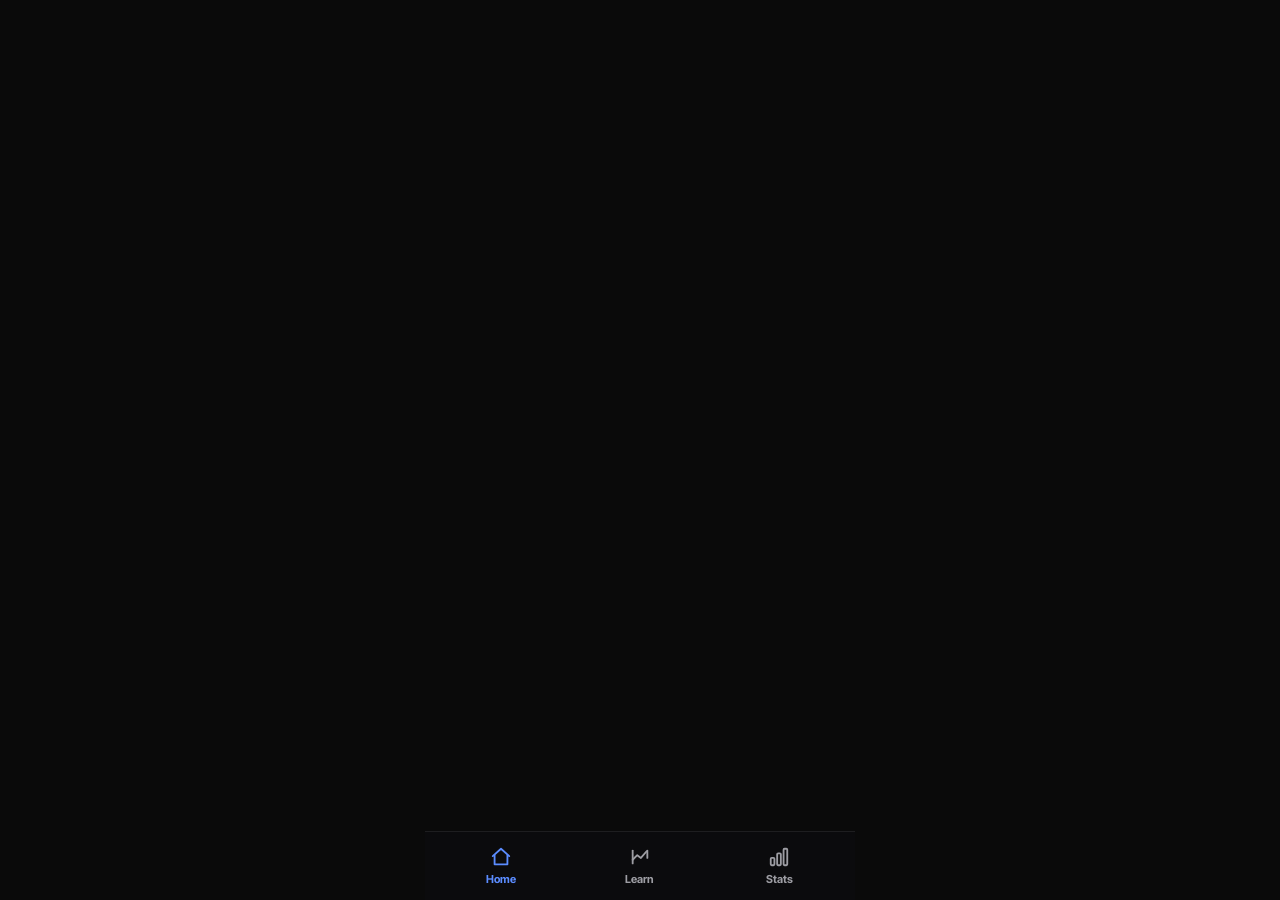
==== index.html @ cd8d802c "Add files via upload" ====
<!DOCTYPE html>
<html lang="en">
<head>
<meta charset="UTF-8">
<meta name="viewport" content="width=device-width, initial-scale=1.0, maximum-scale=1.0, user-scalable=no">
<meta name="theme-color" content="#08080C">
<meta name="apple-mobile-web-app-capable" content="yes">
<meta name="apple-mobile-web-app-status-bar-style" content="black-translucent">
<title>Felt — Poker Training</title>
<link rel="preconnect" href="https://fonts.googleapis.com">
<link href="https://fonts.googleapis.com/css2?family=Inter+Tight:wght@500;600;700;800;900&family=Inter:wght@400;500;600;700&display=swap" rel="stylesheet">
<style>
:root{
  --bg:#0A0A0A;--surface:#17171B;--surface2:#1F1F24;--field:#0E0E11;
  --line:#2A2A2C;--hairline:rgba(255,255,255,.08);
  --text:#FFFFFF;--dim:#9D9DA3;--faint:#5C5C63;
  --accent:#2F6BFF;--accent-hi:#5B8CFF;--accent-lo:#1E4FE0;
  --up:#3FD98B;--up-dim:rgba(63,217,139,.12);
  --down:#FF6B4A;--down-dim:rgba(255,107,74,.12);
  --amber:#FFC940;--amber-dim:rgba(255,201,64,.1);
  --display:'Inter Tight','Inter',system-ui,sans-serif;
  --sans:'Inter',system-ui,sans-serif;
}
*{box-sizing:border-box;-webkit-tap-highlight-color:transparent;margin:0;padding:0}
html,body{background:var(--bg);color:var(--text);font-family:var(--sans);min-height:100vh;font-size:15px}
body{max-width:430px;margin:0 auto}
/* screens controlled by .active class + screenIn keyframe below */

/* TABBAR */
.tabbar{position:fixed;left:50%;bottom:0;transform:translateX(-50%);width:100%;max-width:430px;
  z-index:40;display:flex;background:rgba(12,12,14,.96);backdrop-filter:blur(14px);
  border-top:1px solid var(--hairline);padding:8px 6px calc(8px + env(safe-area-inset-bottom))}
.tabbar button{flex:1;background:none;border:none;cursor:pointer;display:flex;flex-direction:column;
  align-items:center;gap:4px;padding:6px 0;color:var(--dim);font-family:var(--display);font-weight:700;font-size:11px}
.tabbar button.on{color:var(--accent-hi)}
.tabbar svg{width:22px;height:22px;stroke:currentColor;fill:none;stroke-width:2;stroke-linecap:round;stroke-linejoin:round}

/* TYPE */
.serif{font-family:var(--display);font-weight:900;letter-spacing:-.04em}
.num{font-family:var(--display);font-variant-numeric:tabular-nums;letter-spacing:-.02em}
.eyebrow{font-size:11px;letter-spacing:.05em;color:var(--dim);font-weight:700;text-transform:uppercase}

/* CARDS */
.card{background:var(--surface);border:1px solid var(--hairline);border-radius:22px;padding:20px}

/* PAGE HEADER */
.page-header{display:flex;align-items:center;justify-content:space-between;margin-bottom:22px;padding-top:10px}
.page-title{font-family:var(--display);font-size:28px;font-weight:900;letter-spacing:-.04em}

/* HERO */
.hero-card{padding:22px;border-radius:22px;
  background:linear-gradient(155deg,rgba(47,107,255,.22),rgba(47,107,255,.05) 55%,transparent 100%),var(--surface);
  border:1px solid rgba(47,107,255,.28);margin-bottom:14px}
.hero-eyebrow{font-size:11px;font-weight:700;letter-spacing:.05em;color:#B9C8FF;text-transform:uppercase;margin-bottom:10px;display:block}
.hero-level{font-family:var(--display);font-weight:900;font-size:34px;letter-spacing:-.04em;line-height:1;color:#fff;margin-bottom:14px}
.xp-bar{height:5px;background:rgba(255,255,255,.08);border-radius:99px;overflow:hidden;margin-bottom:6px}
.xp-fill{height:100%;background:var(--accent-hi);border-radius:99px;width:100%;transform-origin:left;transform:scaleX(0);transition:transform .6s cubic-bezier(0.23,1,0.32,1)}
.xp-meta{display:flex;justify-content:space-between;font-size:12px;color:#9FB4FF;font-weight:600}
.hero-sub{display:flex;gap:10px;margin-top:18px}
.hero-sub .s{flex:1;background:rgba(0,0,0,.28);border-radius:14px;padding:12px 13px}
.hero-sub .s span{font-size:11px;color:#AEB7D6;font-weight:600;text-transform:uppercase;letter-spacing:.03em}
.hero-sub .s b{display:block;font-family:var(--display);font-weight:800;font-size:20px;color:#fff;margin-top:4px;letter-spacing:-.02em}

/* LABELS */
.slabel{font-size:11px;font-weight:700;color:var(--dim);text-transform:uppercase;letter-spacing:.06em;margin:20px 0 10px}

/* MODULE ROWS */
.module-card{background:var(--surface);border:1px solid var(--hairline);border-radius:18px;
  padding:16px 18px;margin-bottom:10px;cursor:pointer;display:flex;align-items:center;gap:14px;
  transition:border-color 120ms ease-out}
.module-card:active{border-color:var(--accent)}
.mod-icon{width:46px;height:46px;border-radius:14px;display:flex;align-items:center;justify-content:center;font-size:21px;flex-shrink:0}
.mod-info{flex:1}
.mod-name{font-family:var(--display);font-size:16px;font-weight:700;letter-spacing:-.02em;margin-bottom:2px}
.mod-sub{font-size:13px;color:var(--dim)}
.mod-badge{font-size:11px;font-weight:700;padding:5px 11px;border-radius:99px;flex-shrink:0;font-family:var(--display)}
.badge-blue{background:rgba(47,107,255,.16);color:var(--accent-hi)}
.badge-green{background:var(--up-dim);color:var(--up)}
.badge-dim{background:var(--surface2);color:var(--dim)}
.badge-amber{background:var(--amber-dim);color:var(--amber)}

/* STREAK */
.streak-pill{display:flex;align-items:center;gap:5px;background:rgba(255,165,0,.1);
  border:1px solid rgba(255,165,0,.2);border-radius:99px;padding:6px 13px;
  font-size:13px;font-weight:700;color:var(--amber);font-family:var(--display)}

/* TOPIC PAGE */
.lesson-header{display:flex;align-items:center;gap:14px;padding-top:10px;padding-bottom:20px}
.back-btn{width:38px;height:38px;border-radius:12px;border:1px solid var(--line);background:var(--surface2);
  display:flex;align-items:center;justify-content:center;cursor:pointer;font-size:17px;flex-shrink:0;color:var(--text)}

/* LESSON PROSE */
.lesson-title{font-family:var(--display);font-size:26px;font-weight:900;letter-spacing:-.04em;margin-bottom:6px}
.lesson-tagline{font-size:14px;color:var(--dim);line-height:1.6;margin-bottom:22px}
.lesson-section{margin-bottom:24px}
.lesson-section h3{font-family:var(--display);font-size:17px;font-weight:800;letter-spacing:-.02em;margin-bottom:10px;color:var(--accent-hi)}
.lesson-body{font-size:15px;line-height:1.7;color:rgba(255,255,255,.85)}
.lesson-body p{margin-bottom:12px}
.lesson-body p:last-child{margin-bottom:0}
.lesson-body strong{color:#fff;font-weight:700}

/* CALLOUT */
.callout{border-radius:16px;padding:15px 17px;margin:12px 0;font-size:14px;line-height:1.65}
.callout-blue{background:rgba(47,107,255,.1);border:1px solid rgba(47,107,255,.25);color:#BDD0FF}
.callout-green{background:var(--up-dim);border:1px solid rgba(63,217,139,.25);color:#A7F3D0}
.callout-amber{background:var(--amber-dim);border:1px solid rgba(255,201,64,.2);color:#FDE68A}
.callout-red{background:var(--down-dim);border:1px solid rgba(255,107,74,.25);color:#FECACA}
.callout strong{color:inherit;font-weight:700}

/* FORMULA */
.formula{background:var(--field);border:1px solid var(--line);border-radius:14px;padding:16px 18px;
  font-family:var(--display);font-size:17px;font-weight:700;color:var(--accent-hi);text-align:center;
  letter-spacing:-.02em;margin:12px 0;line-height:1.5}
.formula small{display:block;font-size:12px;color:var(--dim);font-family:var(--sans);font-weight:500;margin-top:6px;letter-spacing:0}

/* EXAMPLE */
.hand-example{background:var(--surface2);border-radius:16px;padding:16px 18px;margin:12px 0}
.hand-example .he-label{font-size:11px;font-weight:700;text-transform:uppercase;letter-spacing:.05em;color:var(--dim);margin-bottom:10px}
.hand-example .he-row{display:flex;justify-content:space-between;align-items:baseline;font-size:14px;padding:6px 0;border-bottom:1px solid var(--hairline)}
.hand-example .he-row:last-of-type{border-bottom:none}
.hand-example .he-row span{color:var(--dim)}
.hand-example .he-row strong{font-family:var(--display);font-weight:700;color:var(--text)}
.hand-example .he-result{margin-top:12px;font-size:14px;font-weight:600;color:var(--up);padding-top:10px;border-top:1px solid var(--hairline)}
.hand-example .he-result.bad{color:var(--down)}

/* TABLE */
.ptable{width:100%;border-collapse:collapse;margin:12px 0;font-size:13px}
.ptable th{text-align:left;padding:8px 10px;font-size:11px;font-weight:700;text-transform:uppercase;
  letter-spacing:.04em;color:var(--dim);border-bottom:1px solid var(--hairline)}
.ptable td{padding:10px 10px;border-bottom:1px solid rgba(255,255,255,.04);vertical-align:top;line-height:1.5;font-size:13px}
.ptable tr:last-child td{border-bottom:none}
.ptable .pos-name{font-family:var(--display);font-weight:700;font-size:14px}
.pbadge{display:inline-block;padding:2px 8px;border-radius:99px;font-size:11px;font-weight:700;font-family:var(--display)}
.pb-tight{background:rgba(47,107,255,.15);color:var(--accent-hi)}
.pb-med{background:rgba(255,201,64,.12);color:var(--amber)}
.pb-wide{background:var(--up-dim);color:var(--up)}

/* RANGE HANDS */
.range-visual{background:var(--field);border-radius:14px;padding:15px;margin:12px 0}
.range-visual .rv-title{font-size:11px;font-weight:700;text-transform:uppercase;letter-spacing:.05em;color:var(--dim);margin-bottom:10px}
.range-hands{display:flex;flex-wrap:wrap;gap:5px}
.rh{padding:3px 8px;border-radius:7px;font-family:var(--display);font-size:12px;font-weight:700}
.rh-open{background:rgba(47,107,255,.2);color:var(--accent-hi)}
.rh-call{background:var(--up-dim);color:var(--up)}
.rh-fold{background:var(--surface2);color:var(--faint);text-decoration:line-through}

/* DIVIDER */
.section-divider{height:1px;background:var(--hairline);margin:4px 0 24px}

/* QUIZ */
.prog-wrap{flex:1}
.prog-bar{height:5px;background:var(--surface2);border-radius:99px;overflow:hidden}
.prog-fill{height:100%;background:var(--up);border-radius:99px;width:100%;transform-origin:left;transform:scaleX(0);transition:transform .35s cubic-bezier(0.23,1,0.32,1)}
.prog-count{font-size:11px;color:var(--faint);margin-top:4px;text-align:right;font-weight:600}
.quiz-tag{font-size:11px;font-weight:700;text-transform:uppercase;letter-spacing:.05em;color:var(--dim);margin-bottom:14px;display:block}
.quiz-q{font-family:var(--display);font-size:21px;font-weight:800;letter-spacing:-.03em;line-height:1.3;margin-bottom:6px}
.quiz-sub{font-size:14px;color:var(--dim);margin-bottom:18px;line-height:1.55}
.pos-tag{display:inline-flex;align-items:center;gap:5px;background:var(--surface2);border:1px solid var(--line);
  border-radius:10px;padding:5px 11px;font-size:12px;font-weight:700;font-family:var(--display);margin-bottom:14px}
.scenario-box{background:var(--field);border:1px solid var(--line);border-radius:14px;padding:14px 16px;
  font-size:14px;color:var(--dim);line-height:1.6;margin-bottom:18px}
.options{display:flex;flex-direction:column;gap:9px}
/* opt-btn base + active defined below with transitions */
.opt-btn.correct{border-color:var(--up);background:var(--up-dim);color:var(--up)}
.opt-btn.wrong{border-color:var(--down);background:var(--down-dim);color:var(--down)}
.opt-btn.reveal{border-color:var(--up);background:rgba(63,217,139,.07);color:var(--up)}
.opt-letter{width:28px;height:28px;border-radius:8px;background:var(--surface2);
  display:flex;align-items:center;justify-content:center;font-size:12px;font-weight:700;color:var(--dim);flex-shrink:0;font-family:var(--display)}
.feedback{margin-top:14px;padding:14px 16px;border-radius:14px;display:none}
.feedback.correct{background:var(--up-dim);border:1px solid rgba(63,217,139,.3);display:block}
.feedback.wrong{background:var(--down-dim);border:1px solid rgba(255,107,74,.3);display:block}
.fb-title{font-size:14px;font-weight:700;margin-bottom:3px;font-family:var(--display)}
.fb-title.correct{color:var(--up)}
.fb-title.wrong{color:var(--down)}
.fb-body{font-size:13px;color:var(--dim);line-height:1.55}

/* FLASHCARD */
.fc-wrap{perspective:1000px;margin-bottom:18px}
.fc{width:100%;min-height:200px;position:relative;transform-style:preserve-3d;transition:transform 340ms cubic-bezier(0.23,1,0.32,1);cursor:pointer}
.fc.flipped{transform:rotateY(180deg)}
.fc-face{position:absolute;width:100%;min-height:200px;backface-visibility:hidden;border-radius:20px;
  padding:28px 22px;display:flex;flex-direction:column;align-items:center;justify-content:center;
  text-align:center;border:1px solid var(--hairline);background:var(--surface)}
.fc-back{transform:rotateY(180deg);background:var(--surface2);border-color:rgba(63,217,139,.2)}
.fc-lbl{font-size:11px;font-weight:700;text-transform:uppercase;letter-spacing:.05em;color:var(--faint);margin-bottom:10px}
.fc-content{font-family:var(--display);font-size:18px;font-weight:700;line-height:1.4;letter-spacing:-.02em}
.fc-hint{font-size:12px;color:var(--faint);margin-top:14px}
.fc-back .fc-content{color:var(--up)}
.fc-nav{display:flex;gap:10px}

/* RESULT */
.result-wrap{text-align:center;padding:36px 0 0}
.result-emoji{font-size:64px;margin-bottom:14px}
.result-title{font-family:var(--display);font-size:30px;font-weight:900;letter-spacing:-.04em;margin-bottom:6px}
.result-sub{font-size:15px;color:var(--dim);margin-bottom:26px}
.result-grid{display:grid;grid-template-columns:1fr 1fr 1fr;gap:10px;margin-bottom:22px}
.result-stat{background:var(--surface);border:1px solid var(--hairline);border-radius:18px;padding:16px 10px;text-align:center}
.result-num{font-family:var(--display);font-size:24px;font-weight:900;letter-spacing:-.03em}
.result-lbl{font-size:11px;color:var(--dim);margin-top:3px;font-weight:600;text-transform:uppercase;letter-spacing:.03em}

/* LEARN GRID */
.topic-grid{display:grid;grid-template-columns:1fr 1fr;gap:10px}
.topic-card{background:var(--surface);border:1px solid var(--hairline);border-radius:18px;padding:18px 16px;cursor:pointer;transition:border-color 120ms ease-out}
.topic-card:active{border-color:var(--accent)}
.topic-emoji{font-size:26px;margin-bottom:8px}
.topic-name{font-family:var(--display);font-size:15px;font-weight:700;letter-spacing:-.02em;margin-bottom:2px}
.topic-count{font-size:12px;color:var(--dim)}
.topic-bar-wrap{height:3px;background:var(--surface2);border-radius:99px;margin-top:12px;overflow:hidden}
.topic-bar{height:100%;background:var(--accent-hi);border-radius:99px}

/* STATS */
.acc-ring{position:relative;width:130px;height:130px;margin:0 auto 6px}
.acc-ring svg{transform:rotate(-90deg)}
.acc-center{position:absolute;top:50%;left:50%;transform:translate(-50%,-50%);text-align:center}
.acc-pct{font-family:var(--display);font-size:28px;font-weight:900;letter-spacing:-.04em}
.acc-lbl{font-size:10px;color:var(--dim);font-weight:700;text-transform:uppercase;letter-spacing:.04em}
.brow{display:flex;justify-content:space-between;align-items:center;padding:13px 0}
.brow+.brow{border-top:1px solid var(--hairline)}
.brow-name{font-size:14px;font-weight:600}
.brow-right{display:flex;align-items:center;gap:10px}
.mini-bar{width:80px;height:4px;background:var(--surface2);border-radius:99px;overflow:hidden}
.mini-fill{height:100%;background:var(--up);border-radius:99px}
.brow-pct{font-family:var(--display);font-size:13px;font-weight:700;width:34px;text-align:right}
.cal-grid{display:grid;grid-template-columns:repeat(7,1fr);gap:5px;text-align:center}
.cal-day-lbl{font-size:10px;color:var(--faint);font-weight:700;padding-bottom:4px}
.cal-day{aspect-ratio:1;border-radius:6px;background:var(--surface2)}
.cal-day.filled{background:var(--accent)}
.cal-day.today{box-shadow:0 0 0 2px var(--accent-hi)}

/* BUTTONS */
.btn{display:block;width:100%;border:none;border-radius:99px;padding:19px 22px;cursor:pointer;
  font-size:17px;font-weight:800;font-family:var(--display);letter-spacing:-.01em;color:#fff;
  background:var(--accent);margin-top:14px;
  transition:opacity 100ms ease-out,transform 100ms ease-out}
.btn:active{opacity:.82;transform:scale(0.98)}
.btn-up{background:var(--up);color:#06140C}
.btn-ghost{background:var(--surface2);color:var(--text);border:none;border-radius:99px;
  padding:17px 22px;font-size:16px;font-weight:800;font-family:var(--display);cursor:pointer;
  display:block;width:100%;margin-top:10px;
  transition:opacity 100ms ease-out,transform 100ms ease-out}
.btn-ghost:active{opacity:.75;transform:scale(0.98)}

/* SOURCE NOTE */
.source-note{font-size:11px;color:var(--faint);margin-top:20px;line-height:1.5;text-align:center;padding:0 10px}

/* XP POPUP — fix: was transition:all, now explicit props only */
.xp-overlay{position:fixed;inset:0;background:rgba(0,0,0,.5);z-index:150;opacity:0;pointer-events:none;
  transition:opacity 250ms ease-out}
.xp-overlay.show{opacity:1}
.xp-popup{position:fixed;top:50%;left:50%;transform:translate(-50%,-50%) scale(.85);
  background:var(--surface);border:2px solid var(--up);border-radius:22px;padding:28px 40px;
  text-align:center;z-index:200;opacity:0;pointer-events:none;
  transition:opacity 250ms ease-out,transform 300ms cubic-bezier(0.34,1.56,0.64,1)}
.xp-popup.show{opacity:1;transform:translate(-50%,-50%) scale(1)}
.xp-num{font-family:var(--display);font-size:52px;font-weight:900;letter-spacing:-.05em;color:var(--up)}
.xp-lbl{font-size:14px;color:var(--dim);font-weight:600;margin-top:2px}

/* TOAST — fix: add strong ease-out curve to transform */
.toast{position:fixed;bottom:96px;left:50%;transform:translateX(-50%) translateY(20px);
  opacity:0;pointer-events:none;
  transition:opacity 200ms ease-out,transform 220ms cubic-bezier(0.23,1,0.32,1);
  background:var(--up);color:#06140C;font-family:var(--display);font-weight:800;font-size:14px;
  padding:13px 22px;border-radius:99px;z-index:300;white-space:nowrap}
.toast.show{opacity:1;transform:translateX(-50%) translateY(0)}

/* SCREEN FADE — soft transition between screens instead of hard cut */
.screen{display:none;padding:20px 20px 110px;animation:screenIn 180ms cubic-bezier(0.23,1,0.32,1) both}
@keyframes screenIn{from{opacity:0;transform:translateY(6px)}to{opacity:1;transform:translateY(0)}}

/* OPT BTN — add transition so active state feels responsive */
.opt-btn{width:100%;padding:15px 17px;border:1.5px solid var(--line);border-radius:14px;
  background:var(--surface);cursor:pointer;display:flex;align-items:center;gap:12px;
  font-size:14px;font-weight:600;color:var(--text);text-align:left;font-family:var(--sans);
  transition:border-color 120ms ease-out,background 120ms ease-out}
.opt-btn:active{border-color:var(--accent);transform:scale(0.99)}

/* PREFERS-REDUCED-MOTION — honour system preference */
@media (prefers-reduced-motion: reduce){
  *,*::before,*::after{
    animation-duration:.01ms !important;
    animation-iteration-count:1 !important;
    transition-duration:.01ms !important;
  }
}
</style>
</head>
<body>
<div class="xp-overlay" id="overlay"></div>
<div class="xp-popup" id="xpPopup"><div class="xp-num" id="xpNum">+10</div><div class="xp-lbl">XP earned</div></div>
<div class="toast" id="toast"></div>

<!-- HOME -->
<div class="screen active" id="screen-home">
  <div class="page-header">
    <div class="page-title serif">Felt</div>
    <div class="streak-pill">🔥 <span id="streakVal">3</span></div>
  </div>
  <div class="hero-card">
    <span class="hero-eyebrow">Level 2</span>
    <div class="hero-level">Calling Station</div>
    <div class="xp-bar"><div class="xp-fill" id="xpFill"></div></div>
    <div class="xp-meta"><span id="xpDisplay">240 / 500 XP</span><span>→ Tag Machine</span></div>
    <div class="hero-sub">
      <div class="s"><span>Accuracy</span><b id="hAcc">71%</b></div>
      <div class="s"><span>Lessons</span><b id="hLessons">12</b></div>
      <div class="s"><span>Cards</span><b id="hCards">28</b></div>
    </div>
  </div>
  <div class="slabel">Jump back in</div>
  <div class="module-card" onclick="openTopic('preflop')">
    <div class="mod-icon" style="background:rgba(47,107,255,.12)">🃏</div>
    <div class="mod-info"><div class="mod-name">Preflop Ranges</div><div class="mod-sub">Positions, opening ranges, 3-bets</div></div>
    <div class="mod-badge badge-blue" id="badge-preflop">Study</div>
  </div>
  <div class="module-card" onclick="openTopic('potodds')">
    <div class="mod-icon" style="background:rgba(63,217,139,.1)">🧮</div>
    <div class="mod-info"><div class="mod-name">Pot Odds & Math</div><div class="mod-sub">Outs, equity, rule of 2 & 4</div></div>
    <div class="mod-badge badge-green" id="badge-potodds">Study</div>
  </div>
  <div class="module-card" onclick="openTopic('postflop')">
    <div class="mod-icon" style="background:rgba(255,201,64,.1)">🎯</div>
    <div class="mod-info"><div class="mod-name">Postflop Thinking</div><div class="mod-sub">Ranges, board texture, c-bets</div></div>
    <div class="mod-badge badge-amber" id="badge-postflop">Study</div>
  </div>
  <div class="module-card" onclick="openTopic('betsize')">
    <div class="mod-icon" style="background:rgba(255,107,74,.1)">💸</div>
    <div class="mod-info"><div class="mod-name">Bet Sizing</div><div class="mod-sub">When to go big, when to go small</div></div>
    <div class="mod-badge badge-dim" id="badge-betsize">Study</div>
  </div>
  <div class="module-card" onclick="openTopic('gto')">
    <div class="mod-icon" style="background:rgba(91,140,255,.1)">🧠</div>
    <div class="mod-info"><div class="mod-name">GTO Concepts</div><div class="mod-sub">Balance, EV, exploits</div></div>
    <div class="mod-badge badge-dim" id="badge-gto">Study</div>
  </div>
  <div class="module-card" onclick="openTopic('spotmistake')">
    <div class="mod-icon" style="background:rgba(63,217,139,.08)">🔍</div>
    <div class="mod-info"><div class="mod-name">Spot the Mistake</div><div class="mod-sub">Find the error in real hands</div></div>
    <div class="mod-badge badge-dim" id="badge-spotmistake">Drill</div>
  </div>
</div>

<!-- TOPIC -->
<div class="screen" id="screen-topic">
  <div class="lesson-header">
    <button class="back-btn" onclick="goLearn()">←</button>
    <div style="flex:1"><div class="eyebrow" id="topicEyebrow"></div></div>
  </div>
  <div id="topicContent"></div>
</div>

<!-- QUIZ -->
<div class="screen" id="screen-quiz">
  <div class="lesson-header">
    <button class="back-btn" onclick="exitQuiz()">←</button>
    <div class="prog-wrap">
      <div class="prog-bar"><div class="prog-fill" id="progFill"></div></div>
      <div class="prog-count" id="progCount">0 / 5</div>
    </div>
  </div>
  <div id="quizContent"></div>
</div>

<!-- RESULT -->
<div class="screen" id="screen-result">
  <div class="result-wrap">
    <div class="result-emoji" id="resEmoji">🎉</div>
    <div class="result-title serif" id="resTitle">Solid session</div>
    <div class="result-sub" id="resSub">4 of 5 correct</div>
    <div class="result-grid">
      <div class="result-stat"><div class="result-num" id="resXP" style="color:var(--up)">+30</div><div class="result-lbl">XP</div></div>
      <div class="result-stat"><div class="result-num" id="resAcc">80%</div><div class="result-lbl">Accuracy</div></div>
      <div class="result-stat"><div class="result-num" id="resTime">1:42</div><div class="result-lbl">Time</div></div>
    </div>
    <button class="btn btn-up" onclick="goHome()">Back to home</button>
    <button class="btn-ghost" id="drillAgainBtn">Drill again</button>
  </div>
</div>

<!-- LEARN -->
<div class="screen" id="screen-learn">
  <div class="page-header"><div class="page-title serif">Learn</div></div>
  <div class="slabel" style="margin-top:0">All topics</div>
  <div class="topic-grid" id="learnGrid"></div>
</div>

<!-- STATS -->
<div class="screen" id="screen-stats">
  <div class="page-header"><div class="page-title serif">Stats</div></div>
  <div class="card" style="margin-bottom:12px">
    <div style="display:flex;align-items:center;gap:20px">
      <div class="acc-ring">
        <svg width="130" height="130" viewBox="0 0 130 130">
          <circle cx="65" cy="65" r="55" fill="none" stroke="rgba(255,255,255,.06)" stroke-width="10"/>
          <circle cx="65" cy="65" r="55" fill="none" stroke="#2F6BFF" stroke-width="10" stroke-dasharray="345.4" stroke-dashoffset="100" stroke-linecap="round"/>
        </svg>
        <div class="acc-center"><div class="acc-pct">71%</div><div class="acc-lbl">Accuracy</div></div>
      </div>
      <div style="flex:1">
        <div style="font-size:12px;color:var(--dim);font-weight:600;margin-bottom:4px">Total quizzes</div>
        <div class="num" style="font-size:30px;font-weight:900;margin-bottom:12px">89</div>
        <div style="font-size:12px;color:var(--dim);font-weight:600;margin-bottom:4px">Correct</div>
        <div class="num" style="font-size:30px;font-weight:900;color:var(--up)">63</div>
      </div>
    </div>
  </div>
  <div class="slabel">By topic</div>
  <div class="card" style="padding:8px 20px;margin-bottom:12px">
    <div class="brow"><div class="brow-name">Preflop Ranges</div><div class="brow-right"><div class="mini-bar"><div class="mini-fill" style="width:82%"></div></div><div class="brow-pct">82%</div></div></div>
    <div class="brow"><div class="brow-name">Pot Odds</div><div class="brow-right"><div class="mini-bar"><div class="mini-fill" style="width:68%"></div></div><div class="brow-pct">68%</div></div></div>
    <div class="brow"><div class="brow-name">Postflop Thinking</div><div class="brow-right"><div class="mini-bar"><div class="mini-fill" style="width:0%"></div></div><div class="brow-pct" style="color:var(--faint)">—</div></div></div>
    <div class="brow"><div class="brow-name">Bet Sizing</div><div class="brow-right"><div class="mini-bar"><div class="mini-fill" style="width:0%"></div></div><div class="brow-pct" style="color:var(--faint)">—</div></div></div>
    <div class="brow"><div class="brow-name">GTO Concepts</div><div class="brow-right"><div class="mini-bar"><div class="mini-fill" style="width:0%"></div></div><div class="brow-pct" style="color:var(--faint)">—</div></div></div>
    <div class="brow"><div class="brow-name">Spot the Mistake</div><div class="brow-right"><div class="mini-bar"><div class="mini-fill" style="width:60%"></div></div><div class="brow-pct">60%</div></div></div>
  </div>
  <div class="slabel">Streak calendar</div>
  <div class="card">
    <div class="cal-grid">
      <div class="cal-day-lbl">M</div><div class="cal-day-lbl">T</div><div class="cal-day-lbl">W</div><div class="cal-day-lbl">T</div><div class="cal-day-lbl">F</div><div class="cal-day-lbl">S</div><div class="cal-day-lbl">S</div>
      <div class="cal-day filled"></div><div class="cal-day filled"></div><div class="cal-day filled"></div><div class="cal-day filled"></div><div class="cal-day"></div><div class="cal-day"></div><div class="cal-day"></div>
      <div class="cal-day"></div><div class="cal-day filled"></div><div class="cal-day filled"></div><div class="cal-day filled"></div><div class="cal-day filled"></div><div class="cal-day filled"></div><div class="cal-day"></div>
      <div class="cal-day"></div><div class="cal-day"></div><div class="cal-day filled"></div><div class="cal-day filled today"></div><div class="cal-day filled"></div><div class="cal-day"></div><div class="cal-day"></div>
      <div class="cal-day"></div><div class="cal-day"></div><div class="cal-day"></div><div class="cal-day"></div><div class="cal-day"></div><div class="cal-day"></div><div class="cal-day"></div>
    </div>
  </div>
</div>

<!-- NAV -->
<nav class="tabbar">
  <button class="on" id="nav-home" onclick="switchScreen('home')">
    <svg viewBox="0 0 24 24"><path d="M3 11l9-8 9 8"/><path d="M5 10v10h14V10"/></svg>Home
  </button>
  <button id="nav-learn" onclick="switchScreen('learn')">
    <svg viewBox="0 0 24 24"><path d="M4 19V5"/><path d="M4 15l5-5 4 3 6-7"/><path d="M20 5v8"/></svg>Learn
  </button>
  <button id="nav-stats" onclick="switchScreen('stats')">
    <svg viewBox="0 0 24 24"><rect x="3" y="13" width="4" height="8" rx="1"/><rect x="10" y="8" width="4" height="13" rx="1"/><rect x="17" y="3" width="4" height="18" rx="1"/></svg>Stats
  </button>
</nav>

<script>
// ─────────────────────────────────────────────
// PERSISTENCE — localStorage
// ─────────────────────────────────────────────
const SAVE_KEY = 'felt_v1';
const TOPIC_ORDER = ['preflop','potodds','postflop','betsize','gto','spotmistake'];

function defaultState(){
  return {
    xp: 0,
    totalLessons: 0,
    streak: 0,
    lastPlayedDate: null,         // 'YYYY-MM-DD'
    unlockedTopics: ['preflop'],  // daily unlock path
    completedTopics: {},          // {topicKey: highScore%}
    wrongQuestions: {},           // {quizKey: [questionIndex,...]} spaced repetition
    quizHistory: {},              // {quizKey: [{date,acc},...]}
  };
}

function saveState(s){ try{ localStorage.setItem(SAVE_KEY, JSON.stringify(s)); }catch(e){} }
function loadState(){
  try{
    const raw = localStorage.getItem(SAVE_KEY);
    if(raw){ const s=JSON.parse(raw); return {...defaultState(),...s}; }
  }catch(e){}
  return defaultState();
}

let S = loadState();
// Migrate old users who might have no state
if(!S.unlockedTopics) S.unlockedTopics=['preflop'];

// ─────────────────────────────────────────────
// STREAK logic
// ─────────────────────────────────────────────
function todayStr(){ return new Date().toISOString().slice(0,10); }

function touchStreak(){
  const today = todayStr();
  if(S.lastPlayedDate === today) return; // already played today
  const yesterday = new Date(Date.now()-86400000).toISOString().slice(0,10);
  if(S.lastPlayedDate === yesterday) S.streak = (S.streak||0)+1;
  else if(S.lastPlayedDate !== today) S.streak = 1;
  S.lastPlayedDate = today;
  saveState(S);
}

// ─────────────────────────────────────────────
// DAILY UNLOCK — complete a topic to unlock the next
// ─────────────────────────────────────────────
function unlockNext(topicKey){
  const idx = TOPIC_ORDER.indexOf(topicKey);
  if(idx >= 0 && idx < TOPIC_ORDER.length-1){
    const next = TOPIC_ORDER[idx+1];
    if(!S.unlockedTopics.includes(next)){
      S.unlockedTopics.push(next);
      return next; // return newly unlocked key for toast
    }
  }
  return null;
}

function isUnlocked(key){ return S.unlockedTopics.includes(key); }

// Legacy compat shim — these vars referenced later
let xp=S.xp, totalLessons=S.totalLessons;
let currentTopic=null, currentQuiz=null, currentQ=0, correctCount=0, answered=false, quizStart=null;
let srPool = []; // spaced repetition question pool for current quiz session

// ─────────────────────────────────────────────
// TOPIC CONTENT  (sourced from PokerCoaching.com / Jonathan Little,
//                 Upswing Poker / Doug Polk, GTO Wizard / tombos21,
//                 SplitSuit Poker, Daniel Negreanu MasterClass)
// ─────────────────────────────────────────────
const topics = {

/* ══════════════════════════════════════════════
   PREFLOP RANGES
   Source: PokerCoaching Implementable GTO Charts (Jonathan Little),
           Pokerati GTO Cash Game Charts, SplitSuit Poker position guide
══════════════════════════════════════════════ */
preflop:{
  eyebrow:'Preflop',
  title:'Preflop Ranges',
  tagline:'Getting preflop right is the single biggest lever on your win rate. Every postflop decision is easier when you start with the right hand.',
  quizKey:'preflop',
  sections:[
    {
      h:'Why position is the most important factor',
      body:`<p>In No-Limit Hold'em, <strong>where you sit relative to the dealer button matters more than the cards you hold.</strong> Acting last on every postflop street gives you information your opponents don't have — and that information is worth money.</p>
<p>The earlier you act, the tighter you play. The later you act, the wider you can profitably open.</p>`,
      extra:`<table class="ptable">
<thead><tr><th>Position</th><th>Abbrev</th><th>Open range (100BB, 6-max)</th></tr></thead>
<tbody>
<tr><td class="pos-name">Under the Gun</td><td>UTG</td><td><span class="pbadge pb-tight">~14%</span> 77+, ATs+, KQs, AJo+, KQo</td></tr>
<tr><td class="pos-name">Hijack</td><td>HJ</td><td><span class="pbadge pb-tight">~18%</span> 66+, A9s+, KJs+, QJs, ATo+</td></tr>
<tr><td class="pos-name">Cutoff</td><td>CO</td><td><span class="pbadge pb-med">~27%</span> 44+, A5s+, KTs+, QTs+, JTs</td></tr>
<tr><td class="pos-name">Button</td><td>BTN</td><td><span class="pbadge pb-wide">~42%</span> All pairs, Ax suited, broadways, suited connectors</td></tr>
<tr><td class="pos-name">Small Blind</td><td>SB</td><td><span class="pbadge pb-tight">Raise or fold</span> Do not limp from SB</td></tr>
<tr><td class="pos-name">Big Blind</td><td>BB</td><td><span class="pbadge pb-med">Defend wide</span> Already invested — call or 3-bet</td></tr>
</tbody></table>
<div class="callout callout-blue"><strong>Key rule from Jonathan Little (PokerCoaching.com):</strong> "Preflop is where most mistakes happen. Get this street right and every decision that follows becomes significantly more manageable."</div>`
    },
    {
      h:'What hands to open — and why',
      body:`<p>A <strong>hand range</strong> is the collection of hands you play in a given situation. Two things determine whether a hand is in your range: <strong>equity</strong> (raw winning chance) and <strong>playability</strong> (how well it performs over multiple streets).</p>
<p>Suited hands are stronger than they look. A♠5♠ plays much better than A♥5♦ because it can make the nut flush — a huge pot-winner when it gets there. Suited hands also flop more draws, giving you more ways to barrel and win without showdown.</p>`,
      extra:`<div class="range-visual">
<div class="rv-title">UTG opens — tight. ~14% of hands</div>
<div class="range-hands">
<span class="rh rh-open">AA</span><span class="rh rh-open">KK</span><span class="rh rh-open">QQ</span><span class="rh rh-open">JJ</span><span class="rh rh-open">TT</span><span class="rh rh-open">99</span><span class="rh rh-open">88</span><span class="rh rh-open">77</span>
<span class="rh rh-open">AKs</span><span class="rh rh-open">AQs</span><span class="rh rh-open">AJs</span><span class="rh rh-open">ATs</span><span class="rh rh-open">KQs</span><span class="rh rh-open">QJs</span><span class="rh rh-open">JTs</span>
<span class="rh rh-open">AKo</span><span class="rh rh-open">AQo</span><span class="rh rh-open">AJo</span>
<span class="rh rh-fold">72o ✕</span><span class="rh rh-fold">94o ✕</span><span class="rh rh-fold">J4o ✕</span>
</div></div>
<div class="range-visual" style="margin-top:10px">
<div class="rv-title">BTN opens — wide. ~42% of hands</div>
<div class="range-hands">
<span class="rh rh-open">All pairs</span><span class="rh rh-open">All Axs</span><span class="rh rh-open">All broadways</span><span class="rh rh-open">87s+</span><span class="rh rh-open">76s+</span><span class="rh rh-open">65s</span><span class="rh rh-open">KTo+</span><span class="rh rh-open">QTo+</span><span class="rh rh-open">JTo</span>
<span class="rh rh-fold">72o ✕</span><span class="rh rh-fold">83o ✕</span><span class="rh rh-fold">T4o ✕</span>
</div></div>
<div class="callout callout-amber"><strong>Remember:</strong> These ranges assume you are the first person to enter the pot. If someone has already raised, the situation changes completely — you are now facing a raise, not opening.</div>`
    },
    {
      h:'The 3-bet: re-raising before the flop',
      body:`<p>When someone raises and you re-raise, that's a <strong>3-bet</strong>. A balanced 3-bet range contains two types of hands:</p>
<p><strong>1. Value hands</strong> — premium hands you want to build a big pot with (AA, KK, QQ, JJ, AKs, AKo).</p>
<p><strong>2. Bluff hands (with blockers)</strong> — hands too weak to call profitably, but which benefit from fold equity and have an Ace or King that "blocks" villain's strongest holdings.</p>`,
      extra:`<div class="hand-example">
<div class="he-label">Why A♠5♦ is a great 3-bet bluff from the BB</div>
<div class="he-row"><span>Blocker</span><strong>Your Ace reduces combos of AA and AK in villain's range</strong></div>
<div class="he-row"><span>Fold equity</span><strong>Villain folds often — you win the pot without showdown</strong></div>
<div class="he-row"><span>Equity if called</span><strong>~40% vs most BTN opening ranges (suited version)</strong></div>
<div class="he-result">A5s 3-bet > A5s call OOP. Calling puts you out of position with a weak hand and no initiative.</div>
</div>
<div class="callout callout-blue"><strong>Standard 3-bet sizing:</strong> In position: 3x the open. Out of position: 3.5–4x the open. Bigger OOP to compensate for positional disadvantage. Source: PokerCoaching.com implementable GTO charts.</div>`
    },
    {
      h:'The Big Blind: your special position',
      body:`<p>The BB is unique. You've already invested 1BB, so you're getting a discount on all calls. <strong>This means you should defend wider than any other position</strong> — but only when you have the right hand for it.</p>
<p>Against a BTN steal, the BB should defend about 50–55% of hands (call or 3-bet). Against an UTG open, much tighter — maybe 15–20%.</p>`,
      extra:`<div class="callout callout-green"><strong>BB defence principle:</strong> The wider villain's opening range, the wider you defend. A BTN opener plays ~42% of hands — many are weak, so you can call with middling holdings. An UTG opener plays ~14% — tighten up against that strength.</div>
<div class="callout callout-red"><strong>Never limp from the Small Blind.</strong> Limping SB gives away information, creates a multiway pot where your hand loses value, and surrenders initiative. Raise or fold — the SB is the worst position in poker and you need to maximise every edge you can.</div>`
    },
    {
      h:'Core rules to internalise',
      body:``,
      extra:`<div class="callout callout-green"><strong>✓ Play tight UTG, wide on the BTN.</strong> Position determines your range more than card strength.</div>
<div class="callout callout-green"><strong>✓ Always raise, never limp.</strong> Raising with strong hands builds the pot, charges draws, and establishes you as the aggressor.</div>
<div class="callout callout-amber"><strong>⚠ Suited hands are worth more than you think.</strong> A♠5♠ is a strong 3-bet bluff. A♥5♦ is a marginal call at best.</div>
<div class="callout callout-red"><strong>✗ Do not play from out of position without a plan.</strong> OOP you act first on every street — a massive disadvantage that erases the value of marginal hands.</div>
<div class="source-note">Content sourced from: Jonathan Little / PokerCoaching.com Implementable GTO Charts · Pokerati GTO Cash Game Charts · SplitSuit Poker Position Guide</div>`
    }
  ]
},

/* ══════════════════════════════════════════════
   POT ODDS & MATH
   Source: Multiple GTO resources — pot odds math is standard
           poker theory, verified against PokerCoaching & Upswing
══════════════════════════════════════════════ */
potodds:{
  eyebrow:'Math',
  title:'Pot Odds & Math',
  tagline:'The simplest and most powerful math concept in poker. Learn this once and you will use it every single session.',
  quizKey:'potodds',
  sections:[
    {
      h:'What are pot odds?',
      body:`<p>Pot odds answer one question: <strong>how much am I risking compared to how much I can win?</strong> They give you the minimum equity (chance of winning) you need to call a bet profitably.</p>
<p>If your equity is higher than the pot odds require, call. If lower, fold. That's the whole framework.</p>`,
      extra:`<div class="formula">Pot Odds % = Call ÷ (Pot + Call)<small>This is the minimum equity you need to break even on the call</small></div>
<div class="hand-example">
<div class="he-label">Example: Pot is 100. Villain bets 50.</div>
<div class="he-row"><span>You call</span><strong>50</strong></div>
<div class="he-row"><span>Total pot if you call</span><strong>100 + 50 + 50 = 200</strong></div>
<div class="he-row"><span>Pot odds needed</span><strong>50 ÷ 200 = 25%</strong></div>
<div class="he-result">If your hand wins more than 25% of the time, calling is +EV (profitable long-term).</div>
</div>`
    },
    {
      h:'Memorise these common bet sizes',
      body:`<p>You will see the same bet sizes repeatedly. Memorise this table and you will never need to calculate at the table again.</p>`,
      extra:`<table class="ptable">
<thead><tr><th>Villain bets</th><th>Total pot</th><th>Equity needed to call</th></tr></thead>
<tbody>
<tr><td>¼ pot (25%)</td><td>2.25x your call</td><td><strong>17%</strong></td></tr>
<tr><td>⅓ pot (33%)</td><td>3x your call</td><td><strong>20%</strong></td></tr>
<tr><td>½ pot (50%)</td><td>4x your call</td><td><strong>25%</strong></td></tr>
<tr><td>¾ pot (75%)</td><td>5x your call</td><td><strong>30%</strong></td></tr>
<tr><td>Full pot (100%)</td><td>6x your call</td><td><strong>33%</strong></td></tr>
<tr><td>2x pot (200%)</td><td>8x your call</td><td><strong>40%</strong></td></tr>
</tbody></table>
<div class="callout callout-blue">Simplest shortcut: a pot-sized bet always needs ~33% equity. Half-pot needs 25%. These two cover 80% of situations you will face.</div>`
    },
    {
      h:'Counting outs — the Rule of 2 and 4',
      body:`<p>An <strong>out</strong> is any card remaining in the deck that completes your hand. The Rule of 2 and 4 converts outs to equity instantly:</p>`,
      extra:`<div class="formula">On the flop (2 cards to come): outs × 4 ≈ equity %<br/>On the turn (1 card to come): outs × 2 ≈ equity %<small>Approximate but accurate enough for every in-game decision</small></div>
<table class="ptable" style="margin-top:12px">
<thead><tr><th>Draw type</th><th>Outs</th><th>Flop equity</th><th>Turn equity</th></tr></thead>
<tbody>
<tr><td>Flush draw</td><td>9</td><td>~36%</td><td>~18%</td></tr>
<tr><td>Open-ended straight (OESD)</td><td>8</td><td>~32%</td><td>~16%</td></tr>
<tr><td>Gutshot straight</td><td>4</td><td>~16%</td><td>~8%</td></tr>
<tr><td>Two overcards</td><td>6</td><td>~24%</td><td>~12%</td></tr>
<tr><td>Flush draw + gutshot</td><td>12</td><td>~48%</td><td>~24%</td></tr>
<tr><td>Flush draw + OESD</td><td>15</td><td>~54%</td><td>~30%</td></tr>
</tbody></table>
<div class="callout callout-amber"><strong>Combo draws are massive.</strong> A flush draw plus an open-ended straight draw gives you ~15 outs on the flop — 54% equity. That's a favourite against most made hands.</div>`
    },
    {
      h:'Implied odds: the exception to the rule',
      body:`<p>Pot odds give you the <em>immediate</em> breakeven calculation. <strong>Implied odds</strong> factor in the extra chips you expect to win <em>after</em> hitting your draw — when villain pays off your made hand.</p>
<p>Implied odds let you call with slightly under the required equity, but only when all these are true:</p>`,
      extra:`<div class="callout callout-green"><strong>Good implied odds scenario:</strong> Villain has a deep stack and will pay off when you hit. Your draw is disguised (a set or the nut flush — villain won't see it coming). The pot is not too large relative to the call.</div>
<div class="callout callout-red"><strong>Bad implied odds scenario:</strong> The draw is obvious (board is three-flush). Villain is short-stacked and can't pay you off. You're drawing to the 2nd or 3rd best hand — you risk losing a big pot when you "hit."</div>
<div class="hand-example">
<div class="he-label">Set-mining example: You have 5♣5♦, villain bets pot on a Q♠J♥8♦ flop</div>
<div class="he-row"><span>Pot odds equity needed</span><strong>33% (pot-sized bet)</strong></div>
<div class="he-row"><span>Your equity to hit a set on the turn</span><strong>~8% (2 outs × 4... wait, only 2 outs on turn)</strong></div>
<div class="he-row"><span>Immediate decision</span><strong>Fold based on pot odds alone</strong></div>
<div class="he-result bad">Unless villain has a huge stack and will stack off when you hit your set, the implied odds don't justify the call here. Fold and wait for a better spot.</div>
</div>`
    },
    {
      h:'The river is different — no more draws',
      body:`<p>On the river, there are no more cards. <strong>Your draw either came in or it didn't.</strong> If you missed, you have zero equity in the pot — there are no draws, only showdown value or a bluff.</p>
<p>Never use pot odds to call a missed draw on the river. The only question on the river is: does my hand win at showdown, or should I bluff?</p>`,
      extra:`<div class="callout callout-red"><strong>River rule:</strong> Pot odds only apply when cards are still to come. On the river, you are either calling for showdown value or folding. A missed flush draw on the river has 0% equity — fold unless you think a bluff has positive EV.</div>
<div class="source-note">Content verified against: standard poker mathematics · PokerCoaching.com pot odds guides · Upswing Poker bet sizing references</div>`
    }
  ]
},

/* ══════════════════════════════════════════════
   POSTFLOP THINKING
   Source: GTO Wizard / tombos21 board texture analysis,
           Daniel Negreanu MasterClass (range vs range),
           PokerCoaching.com range advantage guide,
           vip-grinders.com range advantage (April 2026)
══════════════════════════════════════════════ */
postflop:{
  eyebrow:'Postflop',
  title:'Postflop Thinking',
  tagline:'The single biggest shift in modern poker: stop thinking about your hand and start thinking about your range vs their range.',
  quizKey:'postflop',
  sections:[
    {
      h:'Think in ranges, not hands',
      body:`<p>Beginners ask: "What should I do with this hand?" Winning players ask: <strong>"How does my entire range of hands do against my opponent's range on this board?"</strong></p>
<p>As Daniel Negreanu describes it in his MasterClass: poker evolved from "my hand vs your hand" → "my hand vs your range" → <strong>"my range vs your range."</strong> That last evolution is where modern GTO thinking lives.</p>
<p>A range is the full set of hands you could realistically have given your position and all actions so far. Every bet, check, and raise narrows your range — and your opponent's range — further.</p>`,
      extra:`<div class="callout callout-blue"><strong>Range narrowing as storytelling</strong> (PokerCoaching.com): Every action your opponent takes either fits the story of a hand or eliminates it. A check-raise on a dry board from a tight player almost always means a strong hand — eliminate bluffs from their range. A small bet from a loose player could be anything — keep the range wide.</div>`
    },
    {
      h:'Range advantage — whose range hits this board harder?',
      body:`<p><strong>Range advantage</strong> is the foundational question of postflop poker. Before you even look at your own cards, ask: <em>whose range does this board favour?</em></p>
<p>The player whose range has more equity on a given board texture has range advantage. That player should usually be the aggressor — betting more often and larger.</p>`,
      extra:`<div class="hand-example">
<div class="he-label">Example: BTN opens, BB calls. Flop: A♣ 8♦ 2♥ (dry, rainbow)</div>
<div class="he-row"><span>BTN range contains</span><strong>AA, AK, AQ, AJ, AT, A9s, 88, 22 — all crush this board</strong></div>
<div class="he-row"><span>BB range contains</span><strong>Mostly missed hands — strong Aces would have 3-bet preflop</strong></div>
<div class="he-result">BTN has massive range advantage AND nut advantage. Bet small, bet often. Source: vip-grinders.com range advantage guide (April 2026).</div>
</div>
<div class="hand-example" style="margin-top:10px">
<div class="he-label">Example: UTG opens, BB calls. Flop: 8♠ 7♦ 6♣ (wet, connected)</div>
<div class="he-row"><span>UTG range</span><strong>Tight — mostly big pairs and broadway. Few 89s, 76s type hands.</strong></div>
<div class="he-row"><span>BB range</span><strong>Wide call — suited connectors, small pairs, hands that make straights and two-pairs here</strong></div>
<div class="he-result">BB now has range advantage on this low, connected board. UTG should check more often; BB can bet aggressively.</div>
</div>`
    },
    {
      h:'Nut advantage — who can have the best hands?',
      body:`<p>Range advantage (overall equity) and <strong>nut advantage</strong> (who holds the very best hands) are related but separate.</p>
<p>A player can have range advantage without nut advantage, or vice versa. <strong>Nut advantage drives bet sizing</strong> — if you're the only player who can have the nuts on a given board, you can bet and raise larger.</p>`,
      extra:`<div class="callout callout-blue"><strong>From vip-grinders.com (April 2026):</strong> "Range advantage drives frequency — with a clear edge you can bet your entire range for a small size. Nut advantage drives sizing — the more nutted combos you have that your opponent cannot, the larger your bets get."</div>
<div class="hand-example">
<div class="he-label">Board: K♠Q♠J♦ — BTN (raiser) vs BB (caller)</div>
<div class="he-row"><span>Who has ATs (the nut straight)?</span><strong>Both ranges — BTN opened ATs, BB called with ATs</strong></div>
<div class="he-row"><span>Nut advantage?</span><strong>Neither — this is a shared board</strong></div>
<div class="he-result">On boards where both players can have the nuts, neither can profitably overbet. Bet sizes should be moderate.</div>
</div>`
    },
    {
      h:'The c-bet: continuation betting',
      body:`<p>A <strong>continuation bet (c-bet)</strong> is when you bet on the flop after raising pre-flop, continuing the aggression you showed. You are "continuing your story" of having a strong hand.</p>
<p>C-bets work because <strong>the flop misses most hands most of the time</strong>. When you bet, you force opponents to fold hands that technically have equity — that's fold equity working in your favour.</p>`,
      extra:`<div class="callout callout-green"><strong>Good c-bet situations:</strong> You have range advantage on this board. The board is dry (rainbow, disconnected) — few draws. You are in position. The board hits your preflop opening range (Ace-high boards favour the raiser).</div>
<div class="callout callout-red"><strong>Weak c-bet situations:</strong> Three or more players in the pot — harder to get everyone to fold. Very wet boards (three-flush, connected) that hit BB's calling range harder. You have no range or nut advantage.</div>
<div class="callout callout-amber"><strong>C-bet sizing:</strong> Small (25–33%) on dry boards where you just want to pick up the pot. Larger (50–70%) on wet boards where you need to charge draws and define where you stand.</div>`
    },
    {
      h:'The check-raise: a powerful weapon',
      body:`<p>A check-raise means checking when first to act, then raising after your opponent bets. It's one of the most powerful moves in poker because it:</p>
<p>1. <strong>Denies equity</strong> — forces opponent to pay more to continue with their draws.<br/>2. <strong>Builds the pot</strong> — you get more money in when you have a strong hand or draw.<br/>3. <strong>Takes the initiative</strong> — you become the aggressor, giving you the option to barrel future streets.</p>`,
      extra:`<div class="hand-example">
<div class="he-label">Scenario: You're in BB with 9♥8♥. BTN c-bets 33% pot on T♥7♦2♥</div>
<div class="he-row"><span>Your hand</span><strong>Open-ended straight draw + flush draw (~15 outs, ~54% equity)</strong></div>
<div class="he-row"><span>Option A: Call</span><strong>Stay in, see the turn. Passive.</strong></div>
<div class="he-row"><span>Option B: Check-raise to ~3x</span><strong>Deny equity, build pot, take initiative. Often best.</strong></div>
<div class="he-result">With a combo draw in a spot where you have range advantage, the check-raise is often higher EV than the call. You win immediately when BTN folds AND have ~54% equity when called.</div>
</div>
<div class="source-note">Content sourced from: Daniel Negreanu MasterClass (range thinking) · PokerCoaching.com range advantage guide · vip-grinders.com range advantage (April 2026) · GTO Wizard tombos21 postflop analysis</div>`
    }
  ]
},

/* ══════════════════════════════════════════════
   BET SIZING
   Source: Upswing Poker / Doug Polk 8 rules (Dec 2024)
           888poker bet sizing guide (May 2026)
           GTO Wizard tombos21 "wetness parabola"
           PokerCoaching.com bet sizing tips
══════════════════════════════════════════════ */
betsize:{
  eyebrow:'Bet Sizing',
  title:'Bet Sizing',
  tagline:'The size of your bet is as important as whether you bet at all. Wrong sizing is free information — to your opponent.',
  quizKey:'betsize',
  sections:[
    {
      h:'The golden rule: size based on the situation, not your hand',
      body:`<p>The most common beginner mistake is <strong>sizing based on hand strength</strong> — betting big with strong hands, betting small with bluffs. This is immediately readable by thinking opponents.</p>
<p>The correct approach: <strong>size based on the situation</strong> — board texture, your range vs their range, stack depth. Your bet size should look the same whether you have the nuts or a bluff, making you unexploitable.</p>`,
      extra:`<div class="callout callout-red"><strong>Classic tell:</strong> Villain always makes a big bet on the flop when they hit and checks when they miss. Once you spot this, their bet size tells you their hand. Never give opponents this information about you.</div>
<div class="callout callout-blue"><strong>Rule from Upswing Poker (Doug Polk):</strong> "Always size your bets relative to the pot, never relative to your hand strength or stack size. Sizing based on the situation — board texture, range advantage, opponent tendencies — rather than your cards is the foundation of unexploitable play."</div>`
    },
    {
      h:'Dry boards → small bets. Wet boards → bigger bets.',
      body:`<p>This is the most important postflop sizing heuristic, derived from GTO solver analysis. The board texture drives the size.</p>
<p><strong>Dry board</strong> (low cards, rainbow, disconnected — e.g., A♦ 8♠ 3♣): your range's made hands are unlikely to be outdrawn. Bet small (25–33%). You can bet your whole range, frequently, for a cheap price.</p>
<p><strong>Wet board</strong> (connected, suited — e.g., J♥ 9♣ 8♦): many draws exist. Charge them more. Bet larger (55–75%) to make it expensive for draws to continue.</p>`,
      extra:`<div class="callout callout-blue"><strong>GTO Wizard analysis (tombos21):</strong> "The dryer and more disconnected the board is, the smaller and more frequently solvers elect to bet. The wetter and more connected the board is, the larger and less frequently solvers bet overall."</div>
<table class="ptable">
<thead><tr><th>Board type</th><th>Example</th><th>C-bet size</th><th>Frequency</th></tr></thead>
<tbody>
<tr><td>Very dry</td><td>A♦8♠3♣ rainbow</td><td>25–33%</td><td>High</td></tr>
<tr><td>Moderately dry</td><td>K♣7♦2♥ rainbow</td><td>33–40%</td><td>High</td></tr>
<tr><td>Moderately wet</td><td>J♥9♣2♦ (one suit)</td><td>50–66%</td><td>Medium</td></tr>
<tr><td>Very wet</td><td>T♦9♦8♠ (two-tone)</td><td>66–80%</td><td>Lower</td></tr>
</tbody></table>`
    },
    {
      h:'The overbet — when and why',
      body:`<p>An overbet is a bet larger than the pot (100%+). Solvers discovered that overbets are high-EV in one specific situation: <strong>when you have a clear nut advantage your opponent cannot match.</strong></p>
<p>If you're the only player who can realistically hold the strongest hands on this board, you can bet larger — with both your value hands and appropriately chosen bluffs.</p>`,
      extra:`<div class="hand-example">
<div class="he-label">Overbet example: Board K♠Q♠8♥7♥5♠ (three spades)</div>
<div class="he-row"><span>You hold</span><strong>A♠T♠ — the nut flush</strong></div>
<div class="he-row"><span>Opponent's range</span><strong>Cannot have the nut flush (you hold A♠)</strong></div>
<div class="he-result">You have nut advantage — overbet 130–150% pot with your flushes AND your Ace-of-spades bluffs (A♠Tx, A♠9x). Source: PokerCoaching.com bet sizing tips.</div>
</div>
<div class="callout callout-amber"><strong>Overbet bluffing requires blockers.</strong> When overbetting as a bluff on a three-flush river, use hands containing the ace of that suit — you block the hand villain would most want to call with. Random bluffs without blockers lose money on overbets.</div>`
    },
    {
      h:'Preflop sizing — keeps it simple',
      body:`<p>Preflop sizing doesn't need to be complicated. Most GTO solutions converge on simple rules for open-raises:</p>`,
      extra:`<div class="formula">Standard open-raise: 2.25–2.5BB from any position<small>Source: 888poker bet sizing guide · PokerCoaching GTO charts</small></div>
<div class="callout callout-green"><strong>Adjust for these situations:</strong><br/>• Raise to 3BB if there's a weak player in the blinds — extract more value from their calling range.<br/>• 3-bet sizing: 3x in position, 3.5–4x out of position.<br/>• Never size up just because you have AA. Flat, standard, unexploitable.</div>
<div class="callout callout-blue"><strong>Upswing Poker rule:</strong> "3-bet larger preflop when you will be out of position postflop." You need a bigger pot to justify playing OOP with the inherent disadvantage of acting first every street.</div>
<div class="source-note">Content sourced from: Upswing Poker / Doug Polk 8 sizing rules (Dec 2024) · 888poker comprehensive bet sizing guide (May 2026) · GTO Wizard tombos21 postflop sizing analysis · PokerCoaching.com bet sizing tips</div>`
    }
  ]
},

/* ══════════════════════════════════════════════
   GTO CONCEPTS
   Source: PokerCoaching.com GTO / Jonathan Little
           Upswing Poker EV and balance articles
           PokerStrategy.com range definition
══════════════════════════════════════════════ */
gto:{
  eyebrow:'GTO',
  title:'GTO Concepts',
  tagline:'Game Theory Optimal is the foundation. Understanding it won\'t make you play like a solver — but it will stop you making the mistakes that cost the most.',
  quizKey:'gto',
  sections:[
    {
      h:'What GTO actually means',
      body:`<p><strong>GTO stands for Game Theory Optimal.</strong> A GTO strategy is one that cannot be exploited — even if your opponent knows your exact strategy, they cannot profit from that knowledge long-term.</p>
<p>Think of rock-paper-scissors: if you play each option exactly 1/3 of the time, your opponent has no profitable counter-strategy. Poker works the same way, at a much deeper level of complexity.</p>
<p>In practice, <strong>GTO is the baseline</strong>. It tells you what unexploitable play looks like. You then deviate from it to exploit specific opponents who make mistakes — the more predictable their mistakes, the more you adjust.</p>`,
      extra:`<div class="callout callout-blue"><strong>GTO vs Exploitative:</strong><br/>GTO = unexploitable but not maximum EV against bad players.<br/>Exploitative = maximum EV against a specific opponent's mistakes, but exploitable itself.<br/><br/>Use GTO as the foundation; layer exploits on top against specific players.</div>`
    },
    {
      h:'Equity — your share of the pot',
      body:`<p><strong>Equity is the percentage of the pot you would win if a hand ran out many times.</strong> It's not about what happens in this specific hand — it's the long-run expected share.</p>
<p>Equity changes on every street as the board develops and hands are made or missed. The player with more equity at any point has a "right" to more of the pot.</p>`,
      extra:`<table class="ptable">
<thead><tr><th>Matchup</th><th>Equity</th><th>Note</th></tr></thead>
<tbody>
<tr><td>AA vs KK</td><td>80% vs 20%</td><td>KK has ~20% — can hit a set</td></tr>
<tr><td>AK vs QQ</td><td>46% vs 54%</td><td>Near coin flip — "race"</td></tr>
<tr><td>AK vs 72o</td><td>65% vs 35%</td><td>AK favourite but 72 has outs</td></tr>
<tr><td>Flush draw vs top pair</td><td>~36% vs ~64%</td><td>Draw is live, not dead</td></tr>
<tr><td>Set vs flush draw</td><td>~67% vs ~33%</td><td>Made hand vs draw</td></tr>
</tbody></table>
<div class="callout callout-amber"><strong>AK vs QQ is a "flip" — 46/54.</strong> This is why getting all-in pre-flop with AK vs QQ is not a disaster. Over time, the equity difference is small. Never feel bad about getting in good spots with near-50% equity.</div>`
    },
    {
      h:'Expected Value (EV) — the only number that matters',
      body:`<p><strong>EV is the average profit or loss of a decision over many repetitions.</strong> Every action in poker has an EV. Good poker is making as many +EV decisions as possible. Variance (short-term luck) is noise; EV is signal.</p>`,
      extra:`<div class="formula">EV = (win% × amount won) − (lose% × amount lost)<small>Positive EV = money gained long-term. Negative EV = money lost long-term.</small></div>
<div class="hand-example">
<div class="he-label">Example: Flush draw. Pot = 100. Villain shoves all-in for 100.</div>
<div class="he-row"><span>Your equity</span><strong>~36% (9 outs × 4 on flop)</strong></div>
<div class="he-row"><span>Win scenario</span><strong>36% × 200 = +72</strong></div>
<div class="he-row"><span>Lose scenario</span><strong>64% × 100 = −64</strong></div>
<div class="he-result">EV = +72 − 64 = +8. Slightly +EV call. Make this call 100 times and you profit ~800 total, even though you lose ~64 times.</div>
</div>
<div class="callout callout-green"><strong>You don't calculate EV at the table.</strong> The goal is to internalise pot odds and equity so your intuition becomes calibrated. Then you make instinctively good decisions.</div>`
    },
    {
      h:'Balanced ranges — mixing value and bluffs',
      body:`<p>A balanced range means you mix value hands and bluffs in the right ratio so opponents can't exploit you by always calling or always folding your bets.</p>
<p><strong>If you only ever bet with strong hands</strong>, a thinking opponent will just fold every time you bet. <strong>If you only ever bluff</strong>, they'll call everything. Balance makes you unexploitable.</p>`,
      extra:`<div class="hand-example">
<div class="he-label">Balanced 3-bet range example (BB vs BTN open)</div>
<div class="he-row"><span>Value hands</span><strong>AA, KK, QQ, JJ, AKs, AKo</strong></div>
<div class="he-row"><span>Bluffs (with blockers)</span><strong>A5s, A4s, A3s, K5s — all block villain's strong continuing range</strong></div>
<div class="he-result">By mixing these, your 3-bet range is balanced. Villain can't just fold to your 3-bets (you might be bluffing) or call everything (you might have Aces).</div>
</div>
<div class="callout callout-blue"><strong>Why use A5s as a bluff, not 87s?</strong> Your Ace blocks AA and AK — the exact hands villain would confidently 4-bet or call a 3-bet with. Fewer of those combos in their range = your bluff succeeds more often. Source: PokerCoaching.com range balancing.</div>`
    },
    {
      h:'Exploitative adjustments — when to deviate from GTO',
      body:`<p>GTO is unexploitable, but against players who make big, consistent mistakes, you can often do better by exploiting those mistakes directly — even if it makes your own strategy exploitable.</p>
<p>The golden rule: <strong>exploit obvious mistakes hard; play closer to GTO against unknown or strong opponents.</strong></p>`,
      extra:`<div class="callout callout-green"><strong>Against passive calling stations:</strong> Value bet more. Thin value bet more. Bluff almost never. They will call you down with second pair — give them the chance to pay you off.</div>
<div class="callout callout-green"><strong>Against nits (ultra-tight players):</strong> Steal their blinds aggressively. Fold to their 3-bets unless you have the top of your range. They only put in big money with the nuts.</div>
<div class="callout callout-amber"><strong>Against aggressive 3-bettors:</strong> 4-bet more with your value hands. Call in position with strong drawing hands. Don't let them bully you off pots when you have equity.</div>
<div class="source-note">Content sourced from: Jonathan Little / PokerCoaching.com GTO guides · Upswing Poker EV and balance articles · PokerStrategy.com range definitions</div>`
    }
  ]
},

/* ══════════════════════════════════════════════
   SPOT THE MISTAKE
   Source: Common mistakes verified against
           PokerCoaching.com coaching articles
══════════════════════════════════════════════ */
spotmistake:{
  eyebrow:'Scenarios',
  title:'Spot the Mistake',
  tagline:'The fastest way to improve: understand why a play is wrong before being tested on it.',
  quizKey:'spotmistake',
  sections:[
    {
      h:'The most common cash game mistakes',
      body:`<p>Most losing players make the same predictable mistakes. Recognising them in other players — and eliminating them from your own game — is where the money is.</p>`,
      extra:`<div class="callout callout-red"><strong>Mistake 1: Limping strong hands.</strong> JJ, QQ, AK — raise them. Limping surrenders initiative, gives opponents cheap cards, and bloats a pot where you have no information.</div>
<div class="callout callout-red"><strong>Mistake 2: Slow-playing against calling stations.</strong> Against players who call everything, bet your strong hands for value. They'll pay you. Trapping works against players who bluff — not against passive fish.</div>
<div class="callout callout-red"><strong>Mistake 3: Calling too wide out of position.</strong> OOP you act first on every street. Marginal hands bleed chips when you're out of position — fold more, or play aggressively enough to compensate.</div>
<div class="callout callout-red"><strong>Mistake 4: Pot-sized bluffs with zero equity.</strong> When you miss a draw on the river, either fold or use a correctly sized bluff. A pot-sized bet with air is burning money if called — which good players will do.</div>`
    },
    {
      h:'How to analyse any hand for mistakes',
      body:`<p>After every session, think through your hands with this framework:</p>
<p><strong>1. Did I play my hand strength correctly for the position?</strong> Premium hands raise. Marginal hands fold out of position.</p>
<p><strong>2. Was my bet sizing based on the situation or on my hand?</strong> If you sized up because you had a strong hand, that's exploitable.</p>
<p><strong>3. Did I think about my opponent's range?</strong> What hands could they realistically have given how they played?</p>`,
      extra:`<div class="callout callout-blue"><strong>Range reading as storytelling</strong> (Jonathan Little): "Every action your opponent takes either fits the story of a particular hand or eliminates it. A passive player's check-raise almost always represents a monster — eliminate bluffs from their range immediately."</div>`
    },
    {
      h:'Scenario preview: the limp-call',
      body:`<p>The most widespread mistake at live cash games. A player limps (just calls the BB) with a strong hand, someone raises, and they call. Now they're in a big pot, out of position, with no initiative.</p>`,
      extra:`<div class="hand-example">
<div class="he-label">Hero limps J♥J♦ UTG. BTN raises to 3x. Hero calls.</div>
<div class="he-row"><span>Why it's wrong</span><strong>JJ is a premium hand. Limp-calling bloats the pot OOP with no initiative and no information.</strong></div>
<div class="he-row"><span>Correct play</span><strong>3-bet to 9–10BB. Charge overcards, take the initiative, define the hand.</strong></div>
<div class="he-result">If villain 4-bets big, you can now make a decision with information. Limp-calling leaves you guessing on a K-high flop with no initiative.</div>
</div>`
    },
    {
      h:'Scenario preview: slow-playing vs a fish',
      body:`<p>Slow-playing (checking strong hands to trap) is a legitimate play against aggressive opponents who will bet into you. Against passive calling stations — the most common player type in live cash games — it loses value every time.</p>`,
      extra:`<div class="hand-example">
<div class="he-label">Hero has A♠K♦ on K♣8♦2♥ (dry board). Villain is a passive fish. Hero checks back the flop.</div>
<div class="he-row"><span>Why it's wrong</span><strong>Fish call with worse Kx, second pair, any draw. Checking misses a whole street of value they would have paid.</strong></div>
<div class="he-row"><span>Correct play</span><strong>Bet 60–70% pot. Extract value now while they're willing to call.</strong></div>
<div class="he-result bad">If you check and villain checks back, a scary turn card (A, J, T, 9) might slow you down. You gave them a free card AND missed value. Double mistake.</div>
</div>
<div class="source-note">Content sourced from: PokerCoaching.com coaching articles on common cash game mistakes · verified against GTO solver logic for exploitative adjustments</div>`
    }
  ]
}

}; // end topics

// ─────────────────────────────────────────────
// QUIZZES
// ─────────────────────────────────────────────
const quizzes = {
preflop:{questions:[
  {tag:'🃏 Range Drill',q:"You're UTG at a 6-max table. Which hand is a standard open?",sub:'100BB, first to act.',position:'UTG',
   options:['7♠2♦ offsuit','A♠K♠ suited','9♦3♣ offsuit','J♠4♦ offsuit'],correct:1,
   expl:'AKs is always an UTG open. 72o, 93o and J4o are far outside even a BTN range. UTG opens roughly the top 14% of hands — only strong pairs, suited broadways and strong aces.'},
  {tag:'🃏 Range Drill',q:"BTN opens 2.5BB. You're in the BB with K♠Q♠. Best play?",sub:'100BB. Heads up.',position:'BB vs BTN',
   options:['Fold — KQs is weak OOP','3-bet to 9–10BB','Call and see a cheap flop','Min-raise to 5BB'],correct:1,
   expl:'KQs is a strong 3-bet from BB. You have positional disadvantage so you charge or fold — calling OOP with a strong hand surrenders initiative and lets BTN realise equity cheaply. 3-bet to ~9–10BB.'},
  {tag:'🃏 Range Drill',q:"You're on the BTN. All folds to you. Opening range?",sub:'6-max, 100BB.',position:'BTN',
   options:['Top 15% only','~40–45% of hands','Any two cards — you always have position','Only pairs and broadway'],correct:1,
   expl:'BTN opens ~40–45%. You have position on every postflop street, which makes many hands profitable that would be folds elsewhere. Still fold clear trash (72o, 83o) but suited connectors, weak aces and offsuit broadways are all fine.'},
  {tag:'🎯 Scenario',q:"CO opens 2.5BB. BTN cold-calls. SB holds A♦5♦. Action?",sub:'100BB. Two players already in.',position:'SB',
   options:['3-bet squeeze to 11–12BB','Call to see a cheap flop','Fold — A5s is too weak 3-way','Shove all-in'],correct:0,
   expl:'A5s is a textbook squeeze bluff from SB. Your Ace blocks AA and AK. You isolate vs two uncapped but uncorrelated ranges. Calling OOP 3-way with A5s is a leak — you have no initiative, positional disadvantage, and a weak hand vs a wide field.'},
  {tag:'🃏 Range Drill',q:"UTG+1 3-bets your BTN open to 9BB. You have J♠T♠. Call or fold?",sub:'100BB. UTG+1 is tight.',position:'BTN vs 3-bet',
   options:['4-bet bluff to 22BB','Call — JTs plays great in position','Fold — JTs is a fold vs a tight 3-bet OOP... wait, you ARE in position','Fold — poor risk/reward vs a tight 3-bet range even in position'],correct:3,
   expl:'JTs is borderline vs a tight UTG+1 3-bet. Even in position, their tight range (QQ+, AK, AQs) is ahead of JTs pre. It\'s a close spot but folding is the lower-variance GTO-aligned play. vs a wider 3-bettor you can call profitably in position.'}
]},
potodds:{questions:[
  {tag:'🧮 Math',q:'Pot is 100. Villain bets 50. Minimum equity needed to call?',sub:'You call 50 to see the next card.',
   options:['17%','25%','33%','50%'],correct:1,
   expl:'50 ÷ (100+50+50) = 50 ÷ 200 = 25%. If your hand wins more than 25% of the time, the call is +EV. This is the half-pot bet figure — memorise it.'},
  {tag:'🧮 Math',q:'You have a flush draw (9 outs) on the turn. Villain bets half-pot. Call?',sub:'One card to come. Pot = 100, bet = 50.',
   options:['Yes — 9 outs always call','No — 9 × 2 = 18% equity vs 25% needed. Fold without implied odds.','Yes — implied odds always make flush draws profitable','Only call if you hold the Ace of that suit'],correct:1,
   expl:'Turn: 9 outs × 2 = ~18% equity. Half-pot bet needs 25%. 18% < 25% — fold on pure pot odds. You\'d need strong implied odds (villain has a big stack, will pay off when you hit) to justify a call.'},
  {tag:'🧮 Math',q:'Flop. You have a combo draw — flush draw + open-ended straight. Villain bets pot.',sub:'Two cards to come. Pot = 100, bet = 100.',
   options:['Fold — too many draws, too risky','Fold — you need 33%, you only have ~15 outs','Call or raise — ~15 outs × 4 = ~54% equity beats the 33% needed','Never draw to flushes unless suited aces'],correct:2,
   expl:'Flush draw (9 outs) + OESD (8 outs) = ~15 outs. 15 × 4 = ~54% equity on the flop. A pot-sized bet requires 33%. You\'re a favourite — this is a clear call and potentially a raise to build the pot.'},
  {tag:'🧮 Math',q:'River. You missed your flush draw. Villain checks to you. You have 9♣8♣ on a K♠Q♥J♦2♦5♣ board.',sub:'Pot = 200. No flush on board. You have zero showdown value.',
   options:['Check back — you have some showdown value with 9-high','Bet 60% pot — bluff representing a missed draw wait no, the draw is obvious','Check back. 9-high has no showdown value but bluffing into a calling station loses money.','Bet all-in — maximum fold equity'],correct:2,
   expl:'You have zero showdown value. BUT before bluffing, ask: will villain fold? Against a calling station, checking back is often correct — you lose the minimum. If villain is a thinking player, a 50–60% pot bluff may have fold equity. The key point: on the river you either have showdown value OR you bluff — there are no more draws.'},
  {tag:'🧮 Math',q:'What equity do you need to call a ¾ pot-sized bet?',sub:'Quick recall from the chart.',
   options:['20%','25%','30%','33%'],correct:2,
   expl:'¾ pot: 75 ÷ (100+75+75) = 75 ÷ 250 = 30%. Memorise: ½ pot = 25%, ¾ pot = 30%, full pot = 33%.'}
]},
postflop:{questions:[
  {tag:'🎯 Postflop',q:'BTN opens, BB calls. Flop: A♣8♦2♥ (dry, rainbow). Who has range advantage?',sub:'Think about whose preflop range makes more strong hands here.',
   options:['BB — they defended wide and have more Ax hands','BTN — they have more Ax, AA, 88, 22 in their opening range','Neither — range advantage only applies on wet boards','It depends on the villain\'s playing style'],correct:1,
   expl:'BTN has massive range advantage on A-8-2 rainbow. Their opening range is packed with AK, AQ, AJ, AA, 88, 22. BB\'s calling range rarely has a strong Ace (those would 3-bet) and misses this board often. BTN should c-bet small, at high frequency. Source: vip-grinders.com range advantage guide.'},
  {tag:'🎯 Postflop',q:'You c-bet 33% pot on a dry board. What are you trying to achieve?',sub:'A♦7♣2♥ rainbow. You raised pre, BB called.',
   options:['Extract maximum value from villain\'s strong hands','Pick up the pot cheaply — villain misses dry boards often. Small bets get folds efficiently.','Set up a large bluff on the turn','Protect your hand against draws'],correct:1,
   expl:'On a dry board, a small c-bet achieves the goal efficiently. Villain misses this board most of the time. You don\'t need to bet large to fold out their weak hands — a 25–33% bet gets the job done while risking less when called. Source: Upswing Poker small vs big bet sizing.'},
  {tag:'🎯 Postflop',q:'You\'re OOP in BB with 9♥8♥ on T♥7♦2♥. BTN c-bets 33%. Best action?',sub:'You have a flush draw + gutshot straight draw.',
   options:['Fold — too speculative OOP','Call — see the turn and re-evaluate','Check-raise to ~3x — you have massive equity and this is a good check-raise board for BB','Lead bet into BTN'],correct:2,
   expl:'9♥8♥ on T♥7♦2♥ gives you a flush draw + gutshot = ~12 outs = ~48% equity. BB has significant range advantage on this low, connected board (suited connectors, small pairs hit here). Check-raising with this combo draw denies BTN equity, builds the pot, and gives you initiative. Clear check-raise.'},
  {tag:'🎯 Postflop',q:'You have A♠K♣ on K♦8♥3♣. Villain is a passive calling station. Your move?',sub:'Pot: 50. You are in position. Villain checks.',
   options:['Check back to trap — let villain bluff into you','Bet 30% pot — keep villain in','Bet 65–75% pot — extract value from calling station now','Check back — dry boards don\'t need betting'],correct:2,
   expl:'Against a calling station, bet for value, now. They call with worse Kx, any pair, any draw. Checking misses a whole street of value a fish would willingly pay. This is a clear exploitative deviation from GTO: against passive players, value bet relentlessly and bluff almost never. Source: PokerCoaching.com exploitative adjustments.'},
  {tag:'🎯 Postflop',q:'Villain check-raises your c-bet on a Q♥J♥9♦ board. Villain is tight and passive. What does their range look like?',sub:'They rarely bluff. This is their first aggressive action.',
   options:['Mostly bluffs — the board missed them','Mostly sets, two-pairs, and straights — eliminate bluffs from a tight passive player\'s check-raise range','A balanced range of value and bluffs','Only draws — this board is very wet'],correct:1,
   expl:'Against a tight passive player, a check-raise on Q-J-9 almost always represents a made hand: sets (QQ, JJ, 99), two-pairs (QJ, Q9, J9), or a made straight (KT, T8). Tight passive players do not check-raise as a bluff — it\'s not in their repertoire. Fold unless you have a monster or massive draw.'}
]},
betsize:{questions:[
  {tag:'💸 Sizing',q:'A♦8♠3♣ rainbow, dry board. You raised pre, BB called. Best c-bet size?',sub:'Pot = 10BB. You are in position.',
   options:['Overbet 120% — protect your range','75% — standard protection','25–33% — dry boards suit small frequent bets','Check back — never c-bet dry boards'],correct:2,
   expl:'Dry boards (low draws, rainbow) favour small, high-frequency c-bets. Your value hands are unlikely to be outdrawn so you don\'t need to charge large. A 25–33% bet gets folds from missed hands efficiently and risks little when called. Source: Upswing Poker 8 sizing rules, GTO Wizard analysis.'},
  {tag:'💸 Sizing',q:'J♥9♣8♦ — very wet, connected board. You raised pre, BB called. C-bet size?',sub:'Pot = 10BB. You are in position.',
   options:['25% — keep pot small on wet boards','50% — standard half-pot','66–75% — charge draws on dynamic boards','Check — never c-bet wet boards'],correct:2,
   expl:'Wet boards require larger sizing. Many draws exist (flush draws, straight draws, combo draws). If villain has equity, you need to charge them to continue. 66–75% is the GTO-aligned sizing on boards like J-9-8 two-tone. You also bet less frequently than dry boards. Source: Upswing Poker + GTO Wizard.'},
  {tag:'💸 Sizing',q:'Your 3-bet pot is small (SPR ≈ 2). You c-bet the flop. What size?',sub:'In 3-bet pots, the SPR (stack-to-pot ratio) is already low.',
   options:['Large — 75–100% pot to pile pressure','Small — 25–33% pot. Low SPR means small bets efficiently put all money in by river.','Check — give up in 3-bet pots when you miss','Overbet — 130% to confuse villain'],correct:1,
   expl:'In 3-bet pots, SPR is low — stacks are small relative to pot. Small c-bets (25–33%) are preferred because they efficiently get all money in by the river even with small sizing. Also, ranges are polarised in 3-bet pots and opponents are more likely to fold marginal hands to any bet. Source: Upswing Poker Level-Up podcast.'},
  {tag:'💸 Sizing',q:'River. Board: K♠Q♠8♥7♥5♠. You have A♠T♦ (missed nut flush draw, no pair). Villain checks.',sub:'You missed. But you hold the A♠.',
   options:['Check back — missed draws always give up on river','Small bet 30% — represent a weak made hand','Large overbet 120–150% — A♠ blocks the nut flush, you have nut advantage as a bluff','Min-bet to see if villain folds'],correct:2,
   expl:'You hold A♠ — the card villain most needs for the nut flush. This is a textbook overbet bluff spot. You block the hand they\'d snap-call with. An overbet (120–150%) represents a made flush and is credible because you do have flush combos in your range (A♠Xs that completed). Source: PokerCoaching.com bet sizing tips + Upswing Poker.'}
]},
gto:{questions:[
  {tag:'🧠 GTO',q:'What makes a strategy "GTO"?',sub:'Think about what "unexploitable" means.',
   options:['It always wins the most chips in every session','It cannot be profitably exploited even if your opponent knows your strategy','It involves bluffing every other hand','It only works against thinking players'],correct:1,
   expl:'GTO = unexploitable. Even if your opponent has your entire strategy chart in front of them, they cannot find a counter-strategy that beats you long-term. This is the key definition. GTO doesn\'t maximise EV against bad players — exploitative play does that — but GTO ensures no one can take money from you systematically.'},
  {tag:'🧠 GTO',q:'You have a flush draw on the flop. Pot = 100, villain shoves 100. EV calculation?',sub:'9 outs, two cards to come.',
   options:['EV = −8. Fold.','EV = +8. Call.','EV = 0. Flip a coin.','EV = +18. Always call flush draws.'],correct:1,
   expl:'9 outs × 4 = 36% equity. Win 36% × 200 = +72. Lose 64% × 100 = −64. EV = 72 − 64 = +8. This is slightly +EV, so call. Over 100 such situations you profit ~800 chips total even though you lose ~64 times. Short-term losses are irrelevant — EV is what matters.'},
  {tag:'🧠 GTO',q:'Why use A♠5♦ as a 3-bet bluff rather than 8♣7♣ (a hand with better equity)?',sub:'Think about blockers.',
   options:['Because A5 has better showdown value','Because A5 blocks AA and AK — the hands villain would most confidently continue with','Because suited connectors are never 3-bet bluffs','Because A5 has more equity against villain\'s range'],correct:1,
   expl:'Holding an Ace means villain cannot have AA (only 3 combos remain, not 6) and has fewer AK combos too. These are exactly the hands they\'d 4-bet or call a 3-bet with most confidently. Blocking them makes your 3-bet bluff succeed more often. 87s has better equity when called but worse blocker effects. Source: PokerCoaching.com range balancing.'},
  {tag:'🧠 GTO',q:'Villain is a passive calling station who calls every bet to the river. What\'s the GTO-adjusted strategy?',sub:'They never fold. They never bluff.',
   options:['Play balanced GTO — never exploit','Value bet thin, bet large for value, bluff almost never','Bluff more — they call everything so equity doesn\'t matter','Check behind with all strong hands to trap'],correct:1,
   expl:'Against calling stations, GTO goes out the window. The exploitative adjustment: value bet relentlessly, size up with strong hands, bluff almost zero. They\'ll call you down with second pair — give them every opportunity to pay you. This deviates from GTO balance but maximises EV against this specific opponent type. Source: Upswing Poker exploitative play.'},
  {tag:'🧠 GTO',q:'When should you deviate from GTO toward exploitative play?',sub:'Think about when exploiting beats being unexploitable.',
   options:['Never — GTO is always optimal','Against any opponent who shows a consistent, exploitable pattern of mistakes','Only in tournaments, not cash games','Only when you have position'],correct:1,
   expl:'GTO is the default against unknown or strong opponents. The moment you identify a consistent exploitable pattern — nit who only 3-bets AA/KK, fish who calls every flop bet — you deviate to exploit it. The bigger and more consistent their mistake, the larger your exploitative adjustment. Against balanced, strong opponents, return to GTO.'}
]},
spotmistake:{questions:[
  {tag:'🔍 Mistake',q:'What did Hero do wrong here?',sub:'Hero is UTG. Pre-flop.',
   scenario:'UTG limps J♥J♦ → BTN raises to 3BB → SB folds → Hero calls.',
   options:['Hero should have folded JJ UTG — it\'s too weak','Hero should have 3-bet. Limping JJ surrenders initiative, creates a bloated pot OOP, and charges no one for their equity.','Hero played fine — set-mining JJ is standard','Hero should have shoved all-in pre-flop'],correct:1,
   expl:'Limping JJ UTG is a textbook mistake. JJ is a premium hand — it wants to 3-bet to 9–10BB: charge AK/AQ for their equity, take the pot down pre-flop sometimes, and establish initiative. Limp-calling gives BTN (and the whole table) cheap access to pots where overcards will flip your advantage.'},
  {tag:'🔍 Mistake',q:'What\'s Hero\'s error on the river?',sub:'Pot: 200. Board: A♠K♥7♦2♠J♣ (five streets complete)',
   scenario:'Hero holds 9♠8♠. Bet flop (flush+straight draw). Bet turn. River bricks all draws. Hero bets 200 (full pot).',
   options:['Hero should have bet even bigger — 150% pot','Hero should check. Missed draws have zero equity. A pot-sized bluff on a brick river is expensive when called and often transparent.','Hero should have given up on the turn','Hero\'s river bet is fine — always apply maximum pressure'],correct:1,
   expl:'On the river with a missed draw and zero equity, Hero can bluff — but sizing matters. A pot-sized bluff risks 200 to win 200. Against calling stations, just check. Against thinking players who can fold, a 50–60% pot bluff is more efficient (risks less, still achieves folds). Pot-sized bluffs without strong blocker holdings lose money long-term.'},
  {tag:'🔍 Mistake',q:'Hero\'s postflop mistake — what is it?',sub:'Pot: 50. Board: K♣8♦2♥ (dry, rainbow). Hero: A♠K♦ (TPTK). Villain is a passive fish who calls everything.',
   scenario:'Hero is IP. Villain checks. Hero checks back "to trap."',
   options:['Checking is fine — dry boards don\'t need bets','Hero should check — wait for villain to bluff','Hero should bet 65–75%. Against calling stations, extract value now. They\'ll call with worse Kx, pairs, draws.','Hero should bet small to keep villain in the pot'],correct:2,
   expl:'Slow-playing against a calling station is a leak. Passive fish do not bluff into you — they check back with marginal hands. By checking, Hero misses a street of value they would have paid. Bet 65–75% on the flop. Then bet turn. Then bet river if safe. Three streets of value from a fish who calls with K6, 88, and even top pair no kicker.'},
  {tag:'🔍 Mistake',q:'What mistake is Hero making preflop?',sub:'6-max cash. 100BB effective.',
   scenario:'Hero is on the BTN. CO opens 2.5BB. Hero has Q♥J♠ (QJo). Hero folds.',
   options:['QJo is a fine fold on the BTN vs a CO open','Hero should have 3-bet — QJo is too strong to just call','Hero should call. QJo is a clear BTN call vs CO open. It has good equity in position.','Hero should limp to keep the pot small'],correct:2,
   expl:'QJo on the BTN vs a CO open is a standard call, not a fold. BTN has position on CO for every postflop street. QJo connects well with many flops (pairs, broadway draws, straight draws). Folding QJo on the BTN is too tight — your positional advantage makes many hands profitable that would be folds out of position. Source: GTO preflop charts, BTN range ~42%.'}
]}
};

// ──────────────────────────────────────────
// NAV
// ──────────────────────────────────────────
function switchScreen(name){
  document.querySelectorAll('.screen').forEach(s=>s.classList.remove('active'));
  document.querySelectorAll('.tabbar button').forEach(b=>b.classList.remove('on'));
  document.getElementById('screen-'+name).classList.add('active');
  const n=document.getElementById('nav-'+name);
  if(n)n.classList.add('on');
  if(name==='home') renderHome();
  if(name==='learn') renderLearn();
}
function goHome(){switchScreen('home');}
function goLearn(){switchScreen('learn');document.getElementById('nav-learn').classList.add('on');}
function exitQuiz(){if(currentTopic)openTopic(currentTopic);else goHome();}

// ──────────────────────────────────────────
// HOME — dynamic render
// ──────────────────────────────────────────
function renderHome(){
  // streak pill
  document.getElementById('streakVal').textContent = S.streak||0;
  // level
  const lvl = getLevel(S.xp);
  document.querySelector('.hero-eyebrow').textContent = 'Level '+lvl.num;
  document.querySelector('.hero-level').textContent = lvl.name;
  // xp bar
  const pct = Math.min(100, Math.round(((S.xp - lvl.xpStart)/(lvl.xpEnd - lvl.xpStart))*100));
  document.getElementById('xpFill').style.transform = `scaleX(${pct/100})`;
  document.getElementById('xpDisplay').textContent = S.xp+' / '+lvl.xpEnd+' XP';
  document.getElementById('hLessons').textContent = S.totalLessons;
  // accuracy
  let totalQ=0, totalRight=0;
  Object.values(S.quizHistory||{}).forEach(hist=>hist.forEach(h=>{totalQ+=h.total;totalRight+=h.right;}));
  document.getElementById('hAcc').textContent = totalQ>0 ? Math.round(totalRight/totalQ*100)+'%' : '—';
  document.getElementById('hCards').textContent = totalRight;
  // module badges
  TOPIC_ORDER.forEach(key=>{
    const el = document.getElementById('badge-'+key);
    if(!el) return;
    if(!isUnlocked(key)){ el.textContent='🔒'; el.className='mod-badge badge-dim'; return; }
    const score = S.completedTopics[key];
    if(score>=80){ el.textContent='✓'; el.className='mod-badge badge-green'; }
    else if(score){ el.textContent=score+'%'; el.className='mod-badge badge-amber'; }
    else{ el.textContent='Study'; el.className='mod-badge badge-blue'; }
  });
}

function getLevel(xp){
  const levels=[
    {num:1,name:'Fish',xpStart:0,xpEnd:200},
    {num:2,name:'Calling Station',xpStart:200,xpEnd:500},
    {num:3,name:'Tag Machine',xpStart:500,xpEnd:900},
    {num:4,name:'Reg',xpStart:900,xpEnd:1400},
    {num:5,name:'Crusher',xpStart:1400,xpEnd:2000},
    {num:6,name:'GTO Wizard',xpStart:2000,xpEnd:3000},
  ];
  for(let l of levels){ if(xp<l.xpEnd) return l; }
  return levels[levels.length-1];
}

// ──────────────────────────────────────────
// LEARN — dynamic render with lock states
// ──────────────────────────────────────────
function renderLearn(){
  const grid = document.getElementById('learnGrid');
  if(!grid) return;
  const meta = {
    preflop: {emoji:'🃏',name:'Preflop Ranges',count:'5 lessons'},
    potodds: {emoji:'🧮',name:'Pot Odds',count:'4 lessons'},
    postflop:{emoji:'🎯',name:'Postflop Thinking',count:'5 lessons'},
    betsize: {emoji:'💸',name:'Bet Sizing',count:'4 lessons'},
    gto:     {emoji:'🧠',name:'GTO Concepts',count:'5 lessons'},
    spotmistake:{emoji:'🔍',name:'Spot the Mistake',count:'4 scenarios'},
  };
  grid.innerHTML = TOPIC_ORDER.map(key=>{
    const m=meta[key];
    const locked=!isUnlocked(key);
    const score=S.completedTopics[key];
    const bar=score?`<div class="topic-bar-wrap"><div class="topic-bar" style="width:${score}%"></div></div>`:'<div class="topic-bar-wrap"></div>';
    const lockOverlay=locked?`<div style="position:absolute;inset:0;background:rgba(10,10,10,.7);border-radius:18px;display:flex;align-items:center;justify-content:center;font-size:28px">🔒</div>`:'';
    return `<div class="topic-card" style="position:relative" onclick="${locked?'showToast(\'Complete the previous topic first\')':'openTopic(\''+key+'\')'}">
      <div class="topic-emoji">${m.emoji}</div>
      <div class="topic-name">${m.name}</div>
      <div class="topic-count">${m.count}</div>
      ${bar}
      ${lockOverlay}
    </div>`;
  }).join('');
}

// ──────────────────────────────────────────
// TOPIC PAGE
// ──────────────────────────────────────────
function openTopic(key){
  if(!isUnlocked(key)){ showToast('Complete the previous topic first'); return; }
  currentTopic=key;
  const t=topics[key];
  document.querySelectorAll('.screen').forEach(s=>s.classList.remove('active'));
  document.querySelectorAll('.tabbar button').forEach(b=>b.classList.remove('on'));
  document.getElementById('screen-topic').classList.add('active');
  document.getElementById('nav-learn').classList.add('on');
  document.getElementById('topicEyebrow').textContent=t.eyebrow;

  // Show SR badge if there are wrong questions to review
  const wrongs = (S.wrongQuestions[key]||[]).length;
  const srBadge = wrongs>0
    ? `<div class="callout callout-amber" style="margin-bottom:16px">⚡ You have <strong>${wrongs} question${wrongs>1?'s':''}</strong> to review from last time. They'll appear at the start of your next drill.</div>`
    : '';

  const sectHTML=t.sections.map((s,i)=>`
    <div class="lesson-section">
      <h3>${s.h}</h3>
      <div class="lesson-body">${s.body}</div>
      ${s.extra||''}
    </div>
    ${i<t.sections.length-1?'<div class="section-divider"></div>':''}
  `).join('');
  const quizBtn=t.quizKey
    ?`<button class="btn btn-up" onclick="startQuiz('${t.quizKey}')" style="margin-top:24px">Test yourself →</button>`
    :`<div class="callout callout-amber" style="margin-top:20px">Quiz coming soon.</div>`;
  document.getElementById('topicContent').innerHTML=`
    <div class="lesson-title">${t.title}</div>
    <div class="lesson-tagline">${t.tagline}</div>
    ${srBadge}
    ${sectHTML}
    ${quizBtn}
    <div style="height:12px"></div>
  `;
  document.getElementById('screen-topic').scrollTop=0;
}

// ──────────────────────────────────────────
// QUIZ — with spaced repetition pool
// ──────────────────────────────────────────
function startQuiz(key){
  currentQuiz=quizzes[key];
  if(!currentQuiz)return;

  // Build question pool: wrong questions first, then rest
  const wrongs = S.wrongQuestions[key]||[];
  const allIdx = currentQuiz.questions.map((_,i)=>i);
  const rest = allIdx.filter(i=>!wrongs.includes(i));
  // Shuffle rest
  for(let i=rest.length-1;i>0;i--){const j=Math.floor(Math.random()*(i+1));[rest[i],rest[j]]=[rest[j],rest[i]];}
  srPool = [...wrongs, ...rest]; // wrongs first, then shuffled rest

  currentQ=0;correctCount=0;answered=false;quizStart=Date.now();
  // Reset wrong tracking for this session
  S.wrongQuestions[key]=[];

  document.querySelectorAll('.screen').forEach(s=>s.classList.remove('active'));
  document.querySelectorAll('.tabbar button').forEach(b=>b.classList.remove('on'));
  document.getElementById('screen-quiz').classList.add('active');
  renderQ();
}

function drillAgain(){
  if(currentTopic&&topics[currentTopic]&&topics[currentTopic].quizKey)startQuiz(topics[currentTopic].quizKey);
  else goHome();
}

function renderQ(){
  const qIdx = srPool[currentQ];
  const q = currentQuiz.questions[qIdx];
  const total = srPool.length;
  document.getElementById('progFill').style.transform=`scaleX(${currentQ/total})`;
  document.getElementById('progCount').textContent=currentQ+' / '+total;
  answered=false;
  const letters=['A','B','C','D'];
  const posHTML=q.position?`<div class="pos-tag">📍 ${q.position}</div>`:'';
  const scHTML=q.scenario?`<div class="scenario-box">${q.scenario}</div>`:'';
  // SR badge for review questions
  const isReview = (S.wrongQuestions[currentTopic]||[]).length>0 && currentQ===0 ? '' :
    currentQ < (quizzes[currentTopic]?.wrongQuestions?.length||0)
      ? `<div style="font-size:11px;color:var(--amber);font-weight:700;margin-bottom:8px">⚡ Review question</div>` : '';
  const optsHTML=q.options.map((o,i)=>`<button class="opt-btn" id="opt-${i}" onclick="pick(${i})"><div class="opt-letter">${letters[i]}</div>${o}</button>`).join('');
  document.getElementById('quizContent').innerHTML=`
    <span class="quiz-tag">${q.tag}</span>
    ${posHTML}
    <div class="quiz-q">${q.q}</div>
    <div class="quiz-sub">${q.sub||''}</div>
    ${scHTML}
    <div class="options">${optsHTML}</div>
    <div class="feedback" id="fb"></div>
    <button class="btn btn-up" id="nextBtn" style="display:none" onclick="nextQ()">Continue →</button>
  `;
}

function pick(i){
  if(answered)return;
  answered=true;
  const qIdx = srPool[currentQ];
  const q=currentQuiz.questions[qIdx];
  const ok=i===q.correct;
  if(ok){ correctCount++; }
  else{
    // Track wrong question for spaced repetition
    if(currentTopic){
      if(!S.wrongQuestions[currentTopic]) S.wrongQuestions[currentTopic]=[];
      if(!S.wrongQuestions[currentTopic].includes(qIdx))
        S.wrongQuestions[currentTopic].push(qIdx);
    }
  }
  document.querySelectorAll('.opt-btn').forEach((b,idx)=>{
    if(idx===i&&ok)b.classList.add('correct');
    else if(idx===i&&!ok)b.classList.add('wrong');
    else if(idx===q.correct)b.classList.add('reveal');
  });
  const fb=document.getElementById('fb');
  fb.className='feedback '+(ok?'correct':'wrong');
  fb.innerHTML=`<div class="fb-title ${ok?'correct':'wrong'}">${ok?'✓ Correct':'✗ Not quite'}</div><div class="fb-body">${q.expl}</div>`;
  document.getElementById('nextBtn').style.display='block';
  if(ok)showXP(10);
}

function nextQ(){
  currentQ++;
  if(currentQ>=srPool.length)showResult();
  else renderQ();
}

function showResult(){
  const total=srPool.length;
  const acc=Math.round(correctCount/total*100);
  const earned=correctCount*10;
  const secs=Math.round((Date.now()-quizStart)/1000);

  // Update persistent state
  touchStreak();
  S.xp=(S.xp||0)+earned;
  S.totalLessons=(S.totalLessons||0)+1;
  if(!S.quizHistory[currentTopic]) S.quizHistory[currentTopic]=[];
  S.quizHistory[currentTopic].push({date:todayStr(),acc,right:correctCount,total});

  // Mark completed if ≥60%
  if(acc>=60){
    const prev=S.completedTopics[currentTopic]||0;
    S.completedTopics[currentTopic]=Math.max(prev,acc);
    // Unlock next topic
    const newUnlock=unlockNext(currentTopic);
    if(newUnlock){
      saveState(S);
      setTimeout(()=>showToast('🔓 '+topics[newUnlock].title+' unlocked!'), 1200);
    }
  }

  saveState(S);

  document.querySelectorAll('.screen').forEach(s=>s.classList.remove('active'));
  document.getElementById('screen-result').classList.add('active');
  document.querySelectorAll('.tabbar button').forEach(b=>b.classList.remove('on'));
  const emoji=acc>=80?'🎉':acc>=60?'💪':'📚';
  const title=acc>=80?'Solid session':acc>=60?'Getting there':'Re-read the lesson';
  document.getElementById('resEmoji').textContent=emoji;
  document.getElementById('resTitle').textContent=title;
  document.getElementById('resSub').textContent=`${correctCount} of ${total} correct`;
  document.getElementById('resXP').textContent='+'+earned;
  document.getElementById('resAcc').textContent=acc+'%';
  document.getElementById('resTime').textContent=Math.floor(secs/60)+':'+(secs%60+'').padStart(2,'0');
  const btn=document.getElementById('drillAgainBtn');
  if(acc<60){btn.textContent='← Back to lesson';btn.onclick=()=>openTopic(currentTopic);}
  else{btn.textContent='Drill again';btn.onclick=drillAgain;}
}

function updateHome(){
  renderHome();
}

function showXP(n){
  const p=document.getElementById('xpPopup'),o=document.getElementById('overlay');
  document.getElementById('xpNum').textContent='+'+n;
  p.classList.add('show');o.classList.add('show');
  setTimeout(()=>{p.classList.remove('show');o.classList.remove('show');},900);
}

function showToast(msg){
  const t=document.getElementById('toast');
  t.textContent=msg;
  t.classList.add('show');
  setTimeout(()=>t.classList.remove('show'),2400);
}

// ── INIT ──
renderHome();
renderLearn();
</script>
</body>
</html>
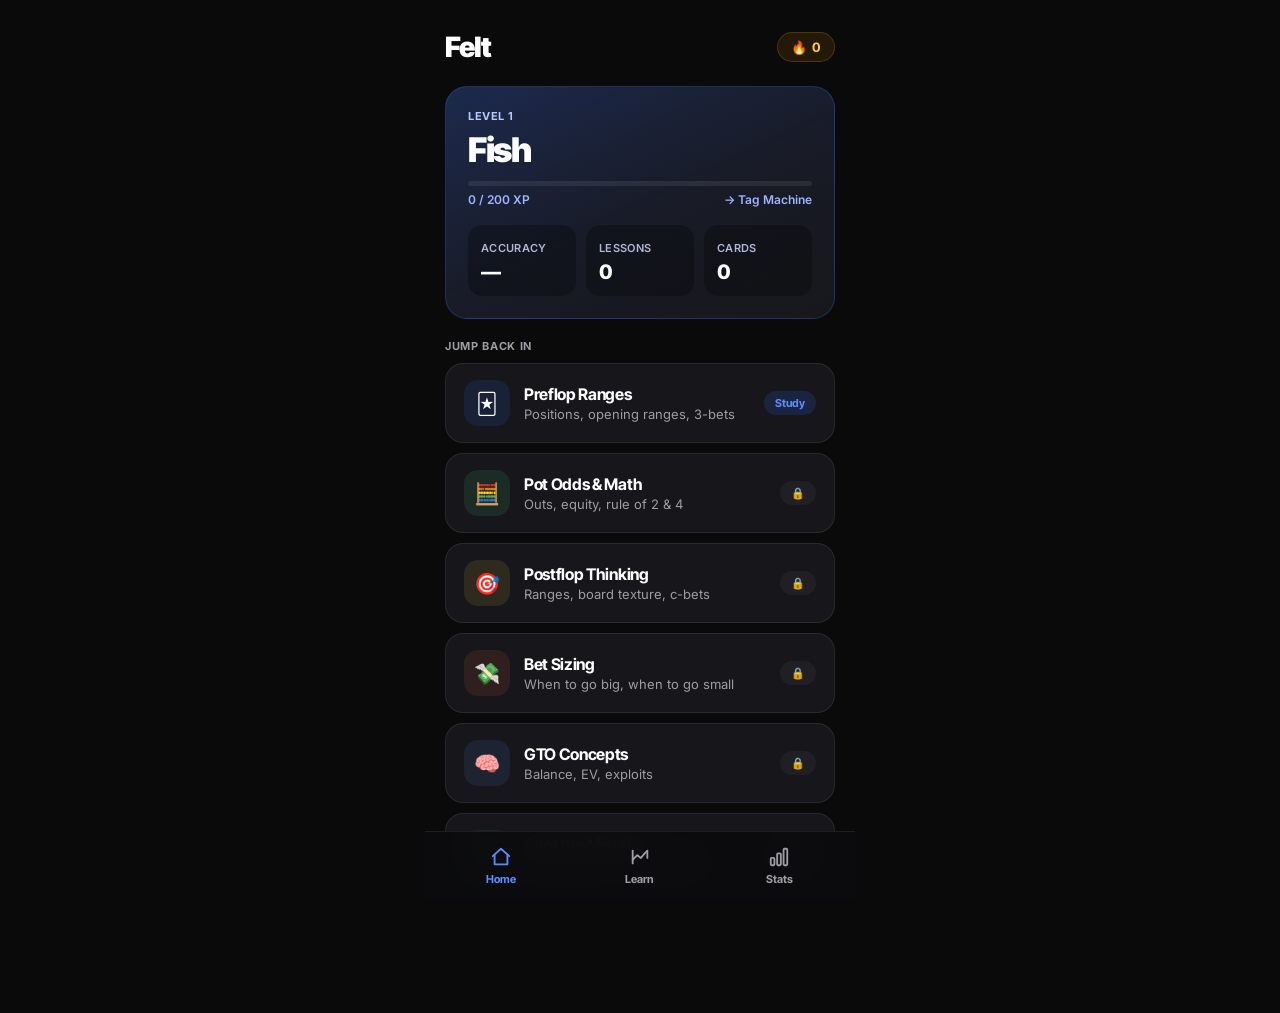
==== commit 0ae04ac6: "Update index.html" ====
--- a/index.html
+++ b/index.html
@@ -25,6 +25,9 @@
 html,body{background:var(--bg);color:var(--text);font-family:var(--sans);min-height:100vh;font-size:15px}
 body{max-width:430px;margin:0 auto}
 /* screens controlled by .active class + screenIn keyframe below */
+.screen{display:none;padding:20px 20px 110px}
+.screen.active{display:block;animation:screenIn 180ms cubic-bezier(0.23,1,0.32,1) both}
+@keyframes screenIn{from{opacity:0;transform:translateY(6px)}to{opacity:1;transform:translateY(0)}}
 
 /* TABBAR */
 .tabbar{position:fixed;left:50%;bottom:0;transform:translateX(-50%);width:100%;max-width:430px;
@@ -262,10 +265,6 @@
   background:var(--up);color:#06140C;font-family:var(--display);font-weight:800;font-size:14px;
   padding:13px 22px;border-radius:99px;z-index:300;white-space:nowrap}
 .toast.show{opacity:1;transform:translateX(-50%) translateY(0)}
-
-/* SCREEN FADE — soft transition between screens instead of hard cut */
-.screen{display:none;padding:20px 20px 110px;animation:screenIn 180ms cubic-bezier(0.23,1,0.32,1) both}
-@keyframes screenIn{from{opacity:0;transform:translateY(6px)}to{opacity:1;transform:translateY(0)}}
 
 /* OPT BTN — add transition so active state feels responsive */
 .opt-btn{width:100%;padding:15px 17px;border:1.5px solid var(--line);border-radius:14px;
